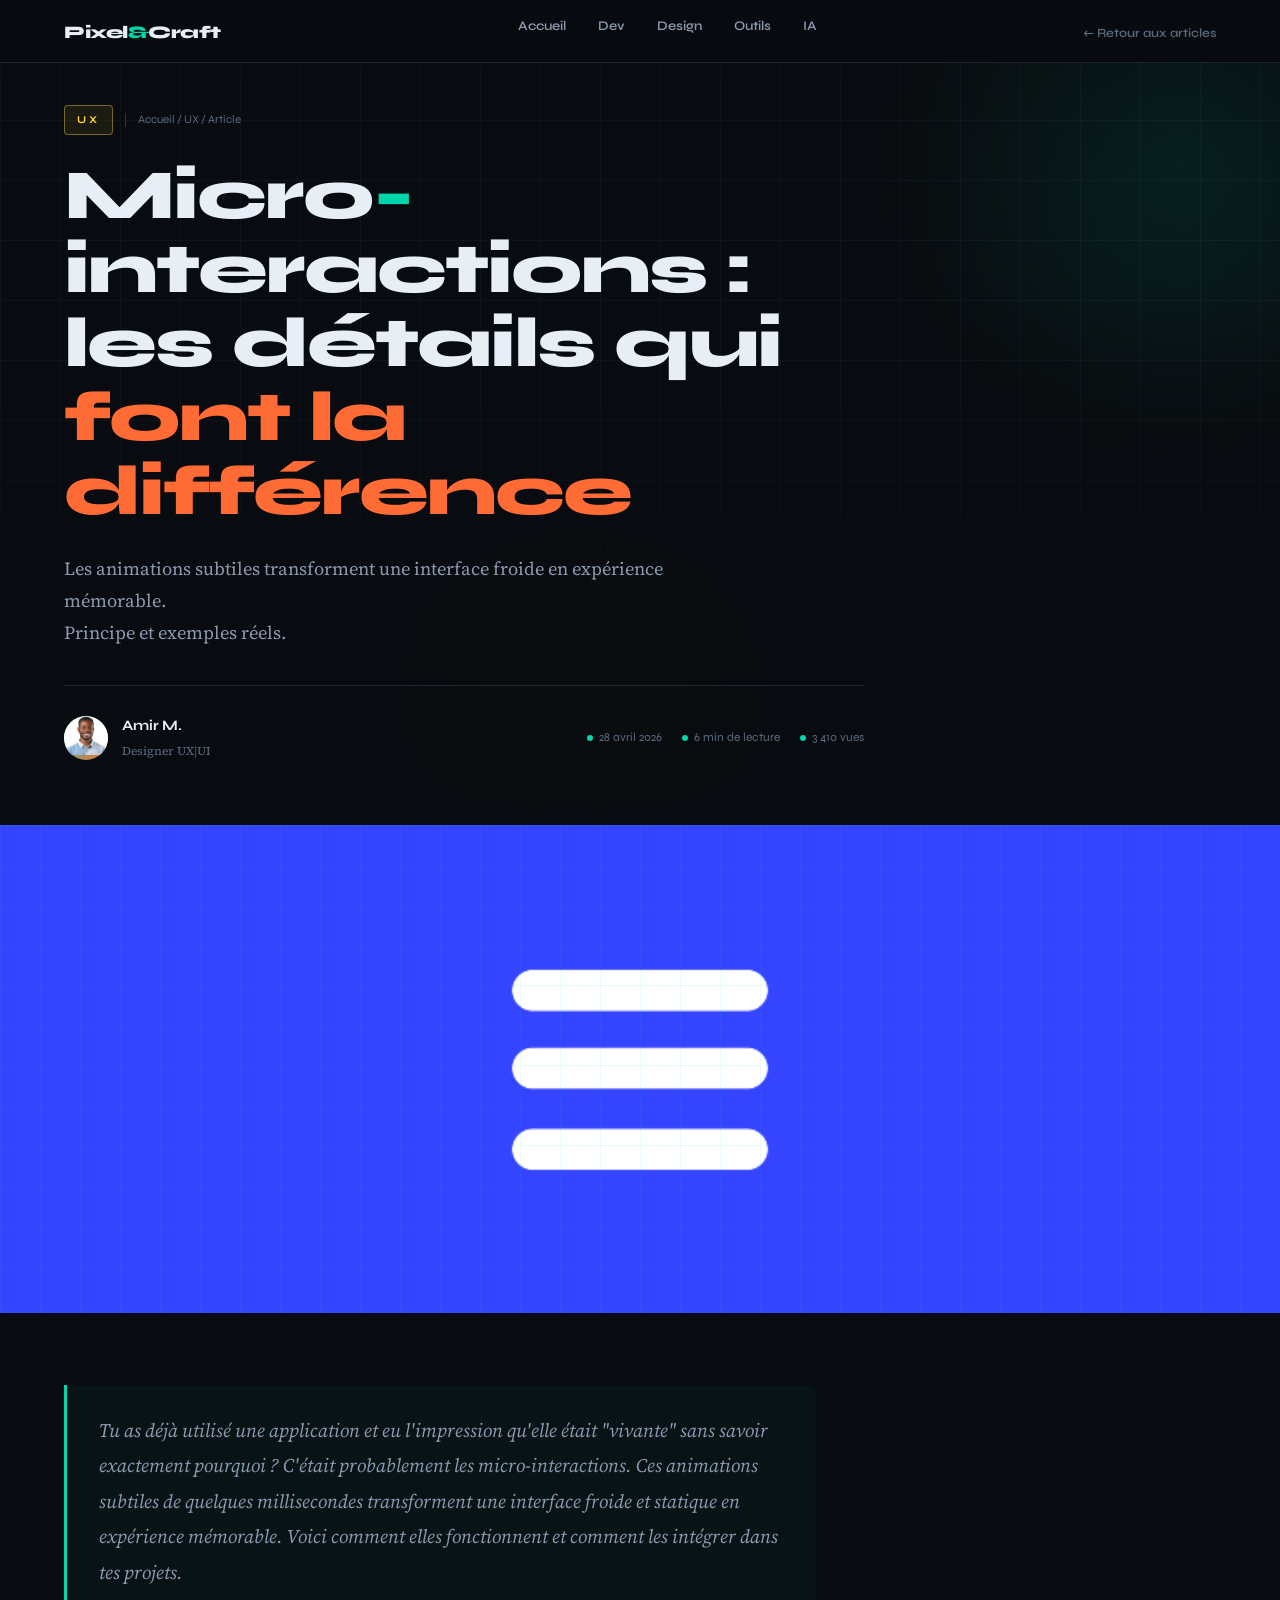
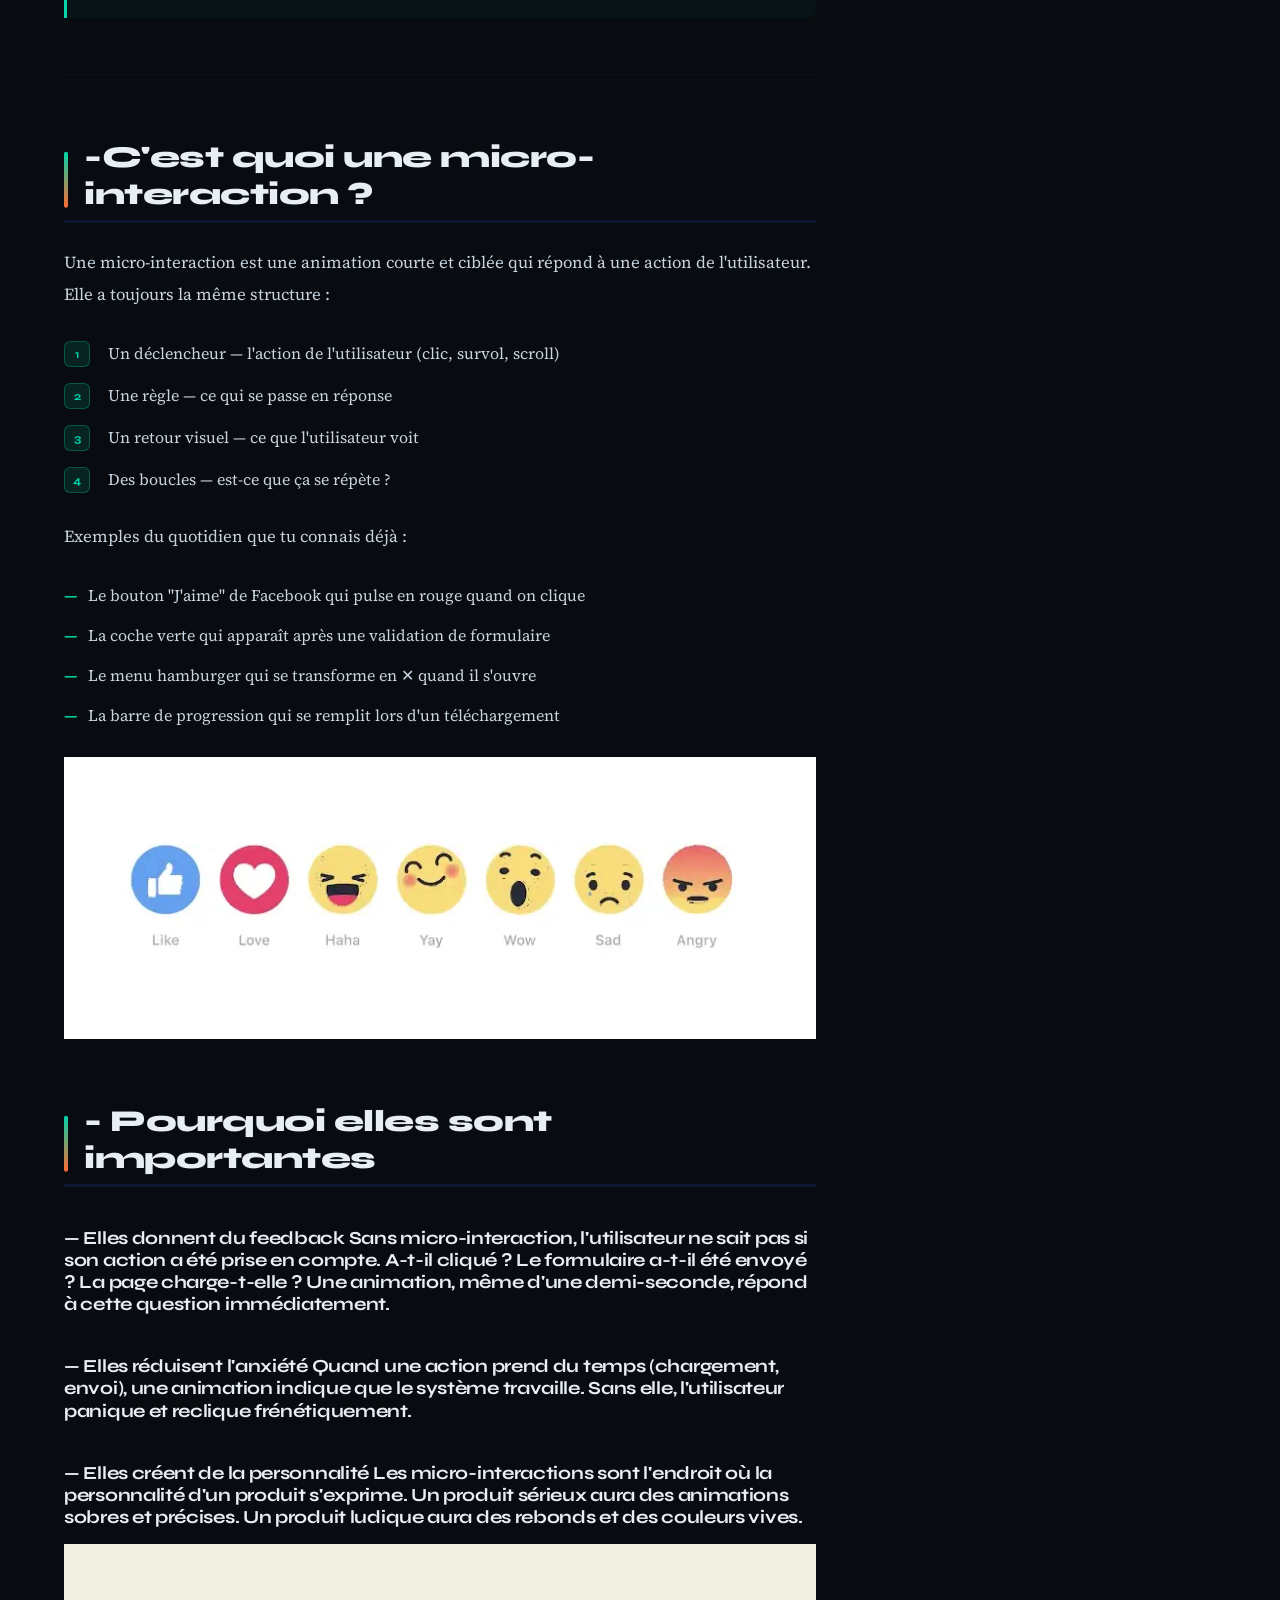
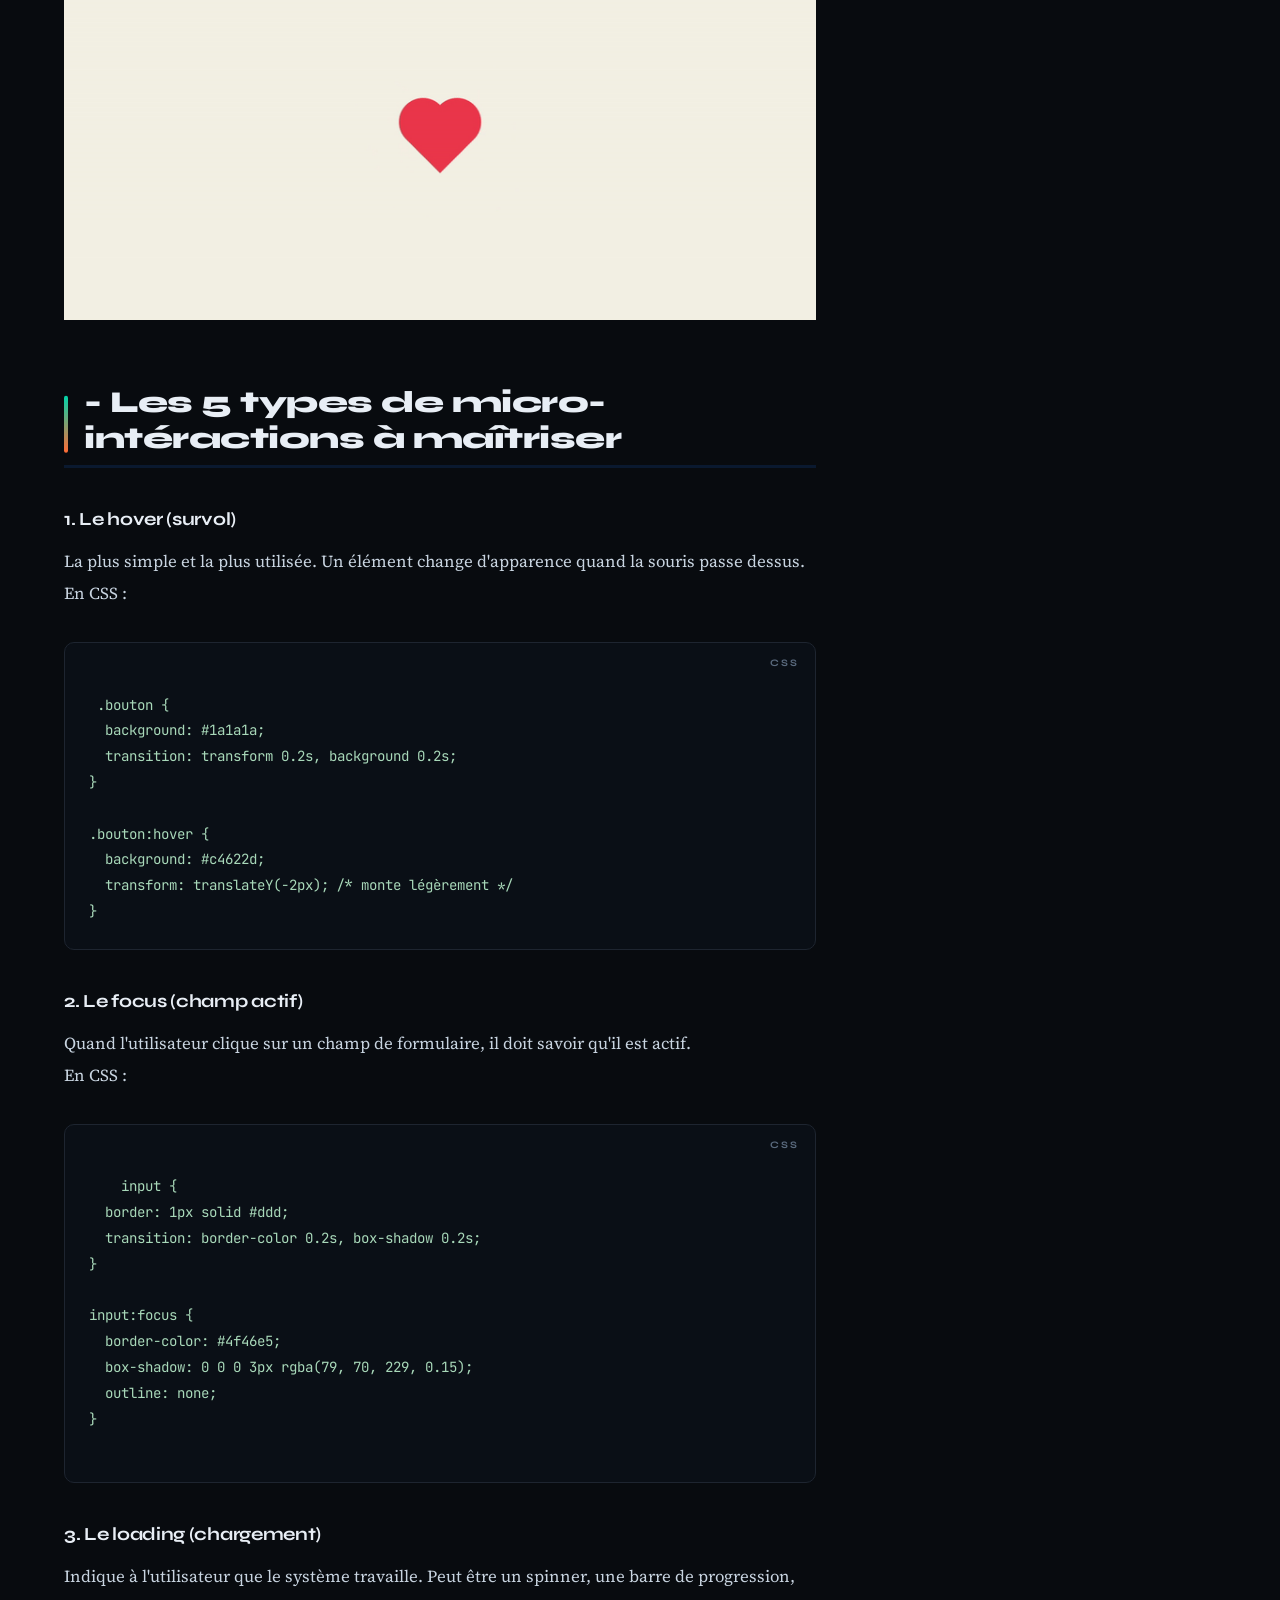
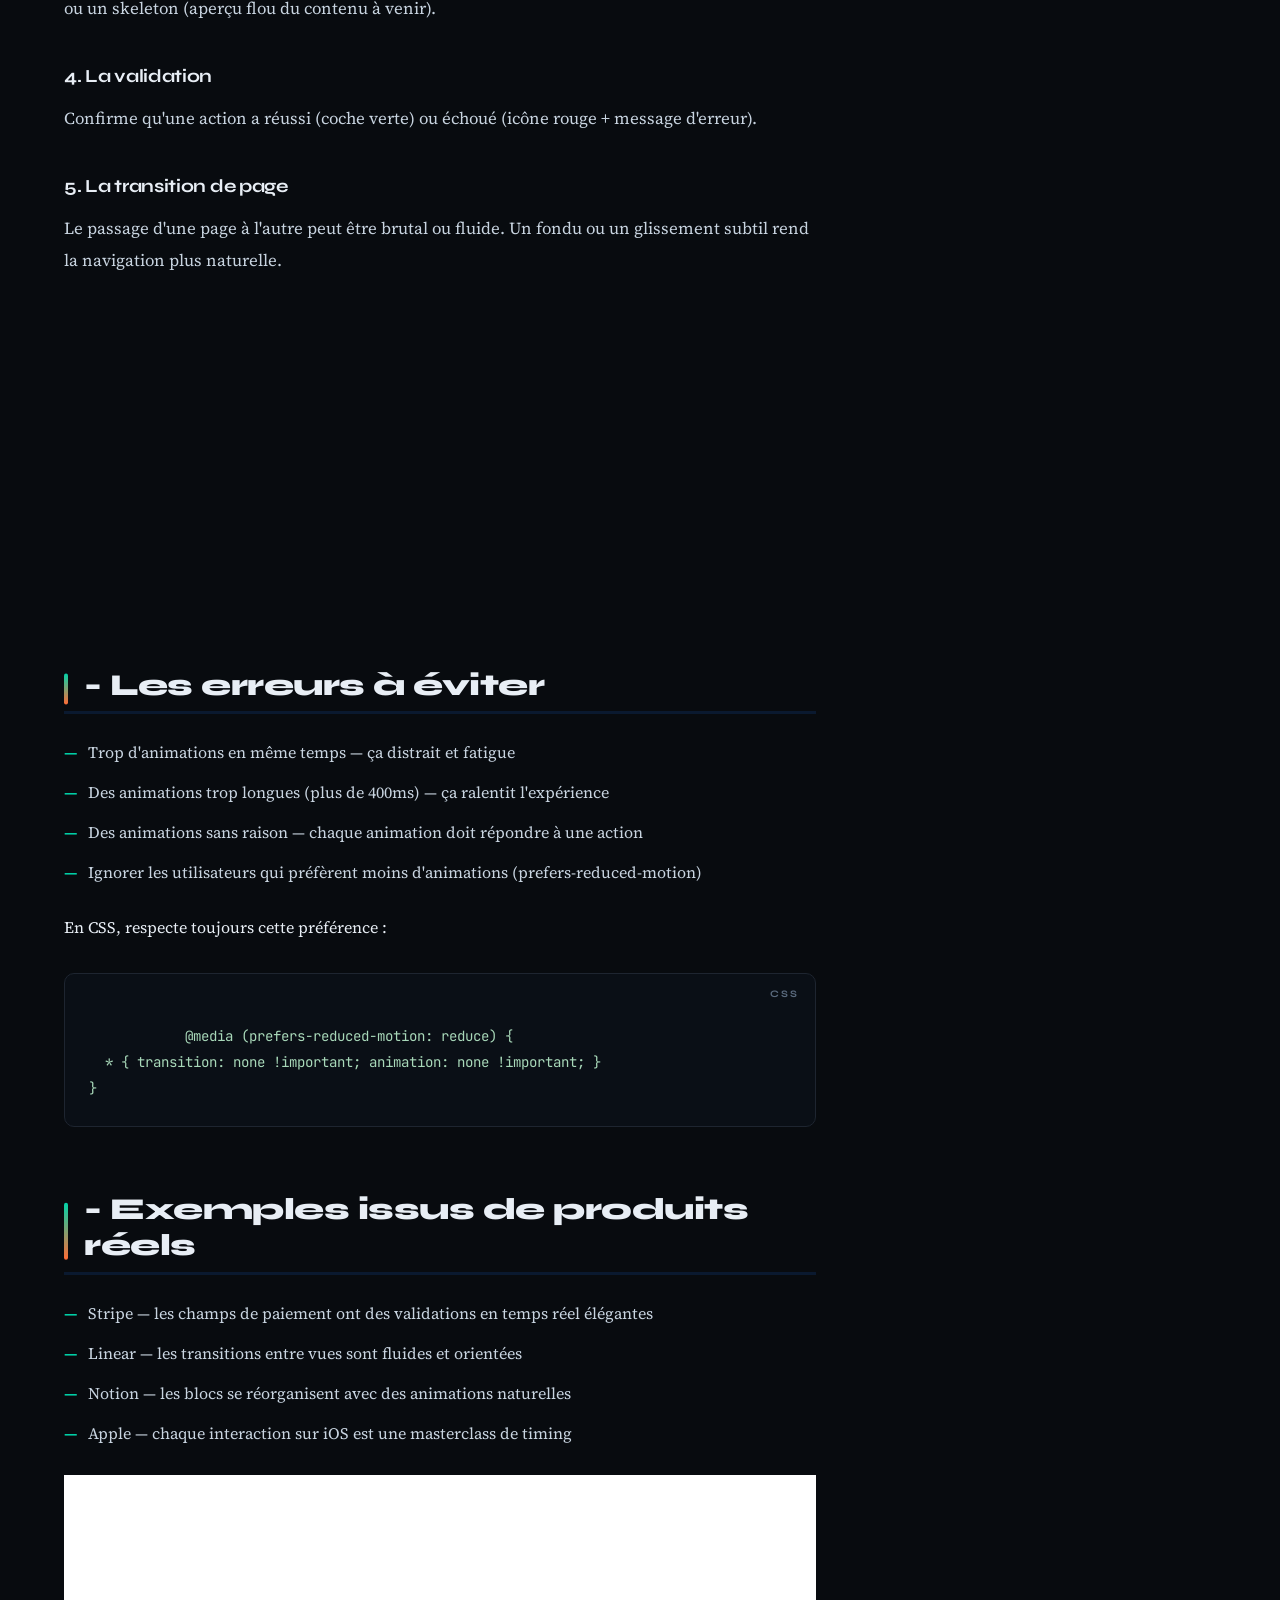
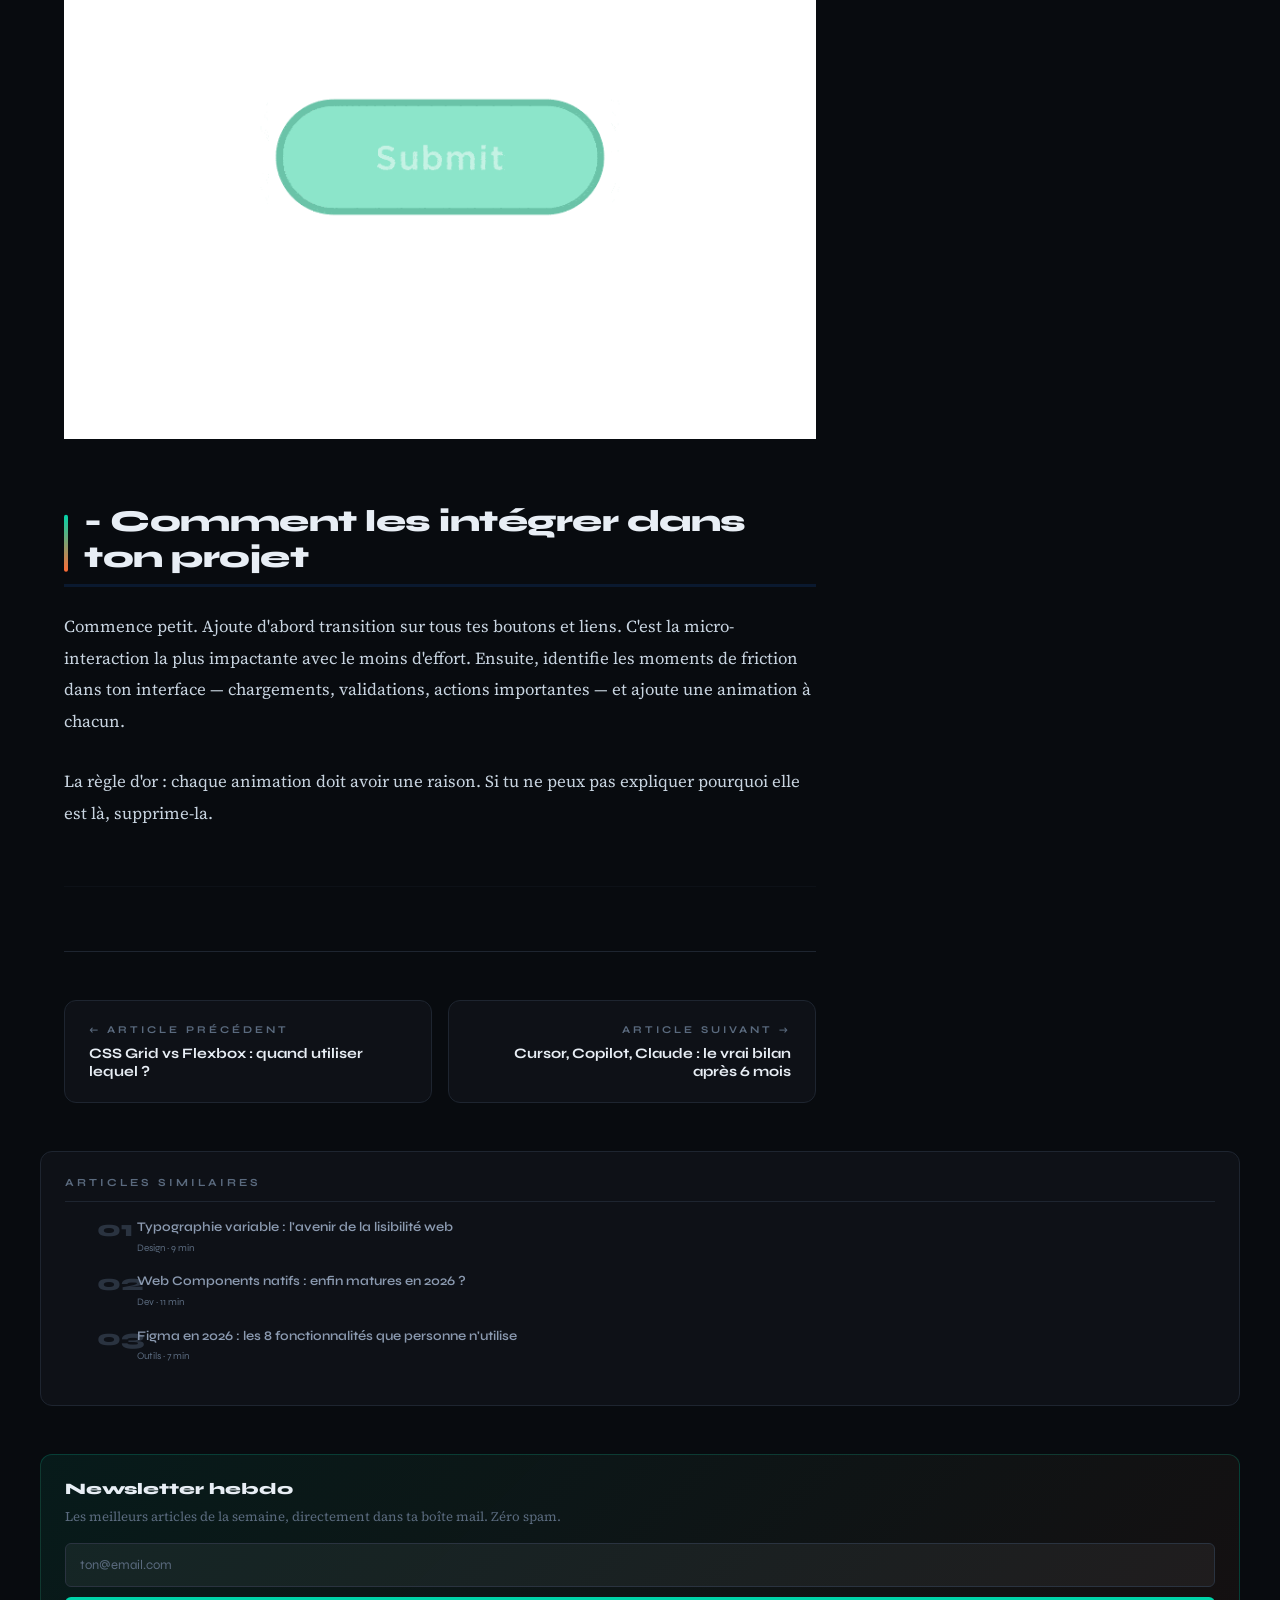
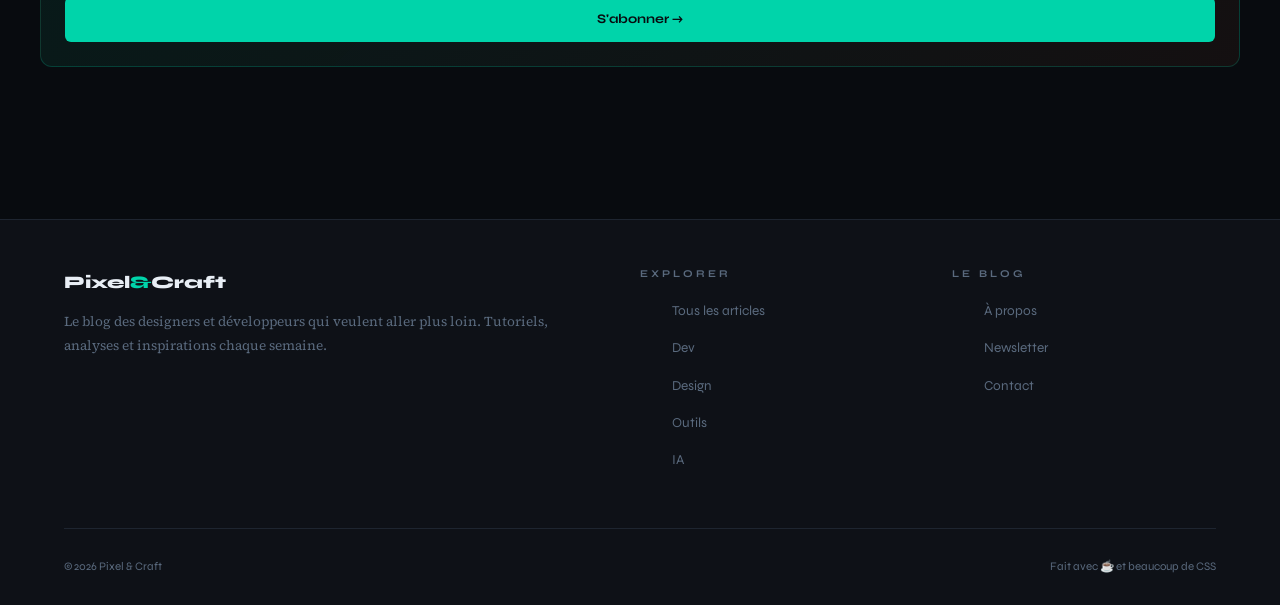
==== article1.html @ 384438cc "first commit" ====
<!DOCTYPE html>
<html lang="fr">
<head>
  <meta charset="UTF-8"/>
  <meta name="viewport" content="width=device-width, initial-scale=1.0"/>
  <title>Micro-interactions :
les détails qui font la différence</title>

  <!-- Bootstrap -->
  <link href="https://cdn.jsdelivr.net/npm/bootstrap@5.3.0/dist/css/bootstrap.min.css" rel="stylesheet"/>

  <!--
    POLICES — choix délibéré pour un blog tech/design
    - Syne : géométrique, moderne, tech — pour les titres
    - Source Serif 4 : lisible, élégant — pour le corps de texte long
  -->
  <link href="https://fonts.googleapis.com/css2?family=Syne:wght@400;600;700;800&family=Source+Serif+4:ital,opsz,wght@0,8..60,300;0,8..60,400;0,8..60,600;1,8..60,400;1,8..60,600&family=JetBrains+Mono:wght@400;500&display=swap" rel="stylesheet"/>
  <link rel="stylesheet" href="shared.css">

  <style>

    /* ═══════════════════════════════════════════
       VARIABLES — palette tech/design
       Fond sombre avec accents lumineux
    ═══════════════════════════════════════════ */
    :root {
      --noir:        #080b0f;
      --surface:     #0e1117;
      --surface-2:   #141820;
      --border:      #1e2530;
      --border-2:    #2a3340;
      --accent:      #00d4aa;    /* vert cyan — tech, moderne */
      --accent-2:    #ff6b35;    /* orange — chaleur, créativité */
      --texte:       #e8eef5;
      --texte-2:     #8b9ab0;    /* texte secondaire */
      --texte-3:     #5a6a7e;    /* texte discret */
      --code-bg:     #0a0f16;
      --jaune:       #ffd93d;
    }

    /* ═══════════════════════════════════════════
       BASE
    ═══════════════════════════════════════════ */
    *, *::before, *::after {
      box-sizing: border-box;
      margin: 0; padding: 0;
    }

    html { scroll-behavior: smooth; }

    body {
      font-family: 'Source Serif 4', Georgia, serif;
      background: var(--noir);
      color: var(--texte);
      line-height: 1.7;
      /* Barre de progression de lecture en haut */
      background-attachment: fixed;
    }

    /* Barre de progression de lecture */
    .reading-progress {
      position: fixed;
      top: 0; left: 0;
      height: 3px;
      background: linear-gradient(90deg, var(--accent), var(--accent-2));
      width: 0%;
      z-index: 9999;
      transition: width 0.1s;
    }

    /* ═══════════════════════════════════════════
       NAVBAR
    ═══════════════════════════════════════════ */
    nav {
      position: sticky;
      top: 3px; /* juste après la barre de progression */
      z-index: 100;
      background: rgba(8, 11, 15, 0.85);
      backdrop-filter: blur(16px);
      -webkit-backdrop-filter: blur(16px);
      border-bottom: 1px solid var(--border);
      padding: 0 5%;
      height: 60px;
      display: flex;
      align-items: center;
      justify-content: space-between;
      gap: 24px;
    }

    .nav-logo {
      font-family: 'Syne', sans-serif;
      font-size: 1.1rem;
      font-weight: 800;
      color: var(--texte);
      text-decoration: none;
      letter-spacing: -0.5px;
      white-space: nowrap;
    }

    .nav-logo span { color: var(--accent); }

    .nav-links {
      list-style: none;
      display: flex;
      align-items: center;
      gap: 4px;
    }

    .nav-links a {
      text-decoration: none;
      font-family: 'Syne', sans-serif;
      font-size: 0.82rem;
      font-weight: 600;
      color: var(--texte-2);
      padding: 6px 14px;
      border-radius: 6px;
      transition: color 0.2s, background 0.2s;
    }

    .nav-links a:hover { color: var(--accent); background: rgba(0,212,170,0.08); }

    .nav-back {
      font-family: 'Syne', sans-serif;
      font-size: 0.78rem;
      font-weight: 600;
      color: var(--texte-3);
      text-decoration: none;
      display: flex;
      align-items: center;
      gap: 6px;
      transition: color 0.2s;
      white-space: nowrap;
    }

    .nav-back:hover { color: var(--accent); }

    .hamburger {
      display: none;
      flex-direction: column;
      gap: 5px;
      background: none;
      border: none;
      cursor: pointer;
      padding: 4px;
    }

    .hamburger span {
      display: block;
      width: 20px; height: 2px;
      background: var(--texte);
      border-radius: 2px;
      transition: all 0.3s;
    }

    .hamburger.ouvert span:nth-child(1) { transform: translateY(7px) rotate(45deg); }
    .hamburger.ouvert span:nth-child(2) { opacity: 0; }
    .hamburger.ouvert span:nth-child(3) { transform: translateY(-7px) rotate(-45deg); }

    /* ═══════════════════════════════════════════
       HERO DE L'ARTICLE
       Grande zone d'en-tête immersive
    ═══════════════════════════════════════════ */
    .article-hero {
      position: relative;
      min-height: 85vh;
      display: flex;
      flex-direction: column;
      justify-content: flex-end;
      padding: 0 5% 64px;
      overflow: hidden;
    }

    /* Fond animé — grille tech CSS pur */
    .article-hero::before {
      content: '';
      position: absolute;
      inset: 0;
      background-image:
        linear-gradient(var(--border) 1px, transparent 1px),
        linear-gradient(90deg, var(--border) 1px, transparent 1px);
      background-size: 60px 60px;
      opacity: 0.4;
    }

    /* Dégradé par-dessus la grille */
    .article-hero::after {
      content: '';
      position: absolute;
      inset: 0;
      background: linear-gradient(
        to bottom,
        rgba(8,11,15,0.3) 0%,
        rgba(8,11,15,0.0) 30%,
        rgba(8,11,15,0.7) 70%,
        rgba(8,11,15,1) 100%
      );
    }

    /* Cercle décoratif lumineux */
    .hero-glow {
      position: absolute;
      top: -200px; right: -200px;
      width: 600px; height: 600px;
      border-radius: 50%;
      background: radial-gradient(circle, rgba(0,212,170,0.12) 0%, transparent 70%);
      pointer-events: none;
    }

    .hero-glow-2 {
      position: absolute;
      bottom: -100px; left: 30%;
      width: 400px; height: 400px;
      border-radius: 50%;
      background: radial-gradient(circle, rgba(255,107,53,0.08) 0%, transparent 70%);
      pointer-events: none;
    }

    .hero-content {
      position: relative;
      z-index: 2;
      max-width: 800px;
      /* Animation d'entrée */
      animation: fadeUp 0.8s ease both;
    }

    @keyframes fadeUp {
      from { opacity: 0; transform: translateY(30px); }
      to   { opacity: 1; transform: translateY(0); }
    }

    .hero-meta-top {
      display: flex;
      align-items: center;
      gap: 12px;
      margin-bottom: 24px;
      flex-wrap: wrap;
    }

    .hero-tag {
      font-family: 'Syne', sans-serif;
      font-size: 0.65rem;
      font-weight: 700;
      letter-spacing: 3px;
      text-transform: uppercase;
      padding: 5px 12px;
      border-radius: 4px;
      border: 1px solid;
    }

    .tag-dev      { color: var(--accent);   border-color: rgba(0,212,170,0.4);  background: rgba(0,212,170,0.08); }
    .tag-design   { color: var(--accent-2); border-color: rgba(255,107,53,0.4); background: rgba(255,107,53,0.08); }
    .tag-ux       { color: var(--jaune);    border-color: rgba(255,217,61,0.4); background: rgba(255,217,61,0.08); }
    .tag-ia       { color: #a78bfa;         border-color: rgba(167,139,250,0.4);background: rgba(167,139,250,0.08); }
    .tag-outils   { color: #38bdf8;         border-color: rgba(56,189,248,0.4); background: rgba(56,189,248,0.08); }

    .hero-divider {
      width: 1px; height: 14px;
      background: var(--border-2);
    }

    .hero-breadcrumb {
      font-family: 'Syne', sans-serif;
      font-size: 0.72rem;
      color: var(--texte-3);
    }

    .hero-breadcrumb a { color: var(--texte-3); text-decoration: none; transition: color 0.2s; }
    .hero-breadcrumb a:hover { color: var(--accent); }

    /* Titre principal — le plus grand élément de la page */
    .article-hero h1 {
      font-family: 'Syne', sans-serif;
      font-size: clamp(2.4rem, 5.5vw, 4.8rem);
      font-weight: 800;
      line-height: 1.05;
      letter-spacing: -2px;
      color: var(--texte);
      margin-bottom: 24px;
    }

    /* Mot accent dans le titre */
    .article-hero h1 .accent { color: var(--accent); }
    .article-hero h1 .accent-2 { color: var(--accent-2); }

    .hero-intro {
      font-size: 1.15rem;
      color: var(--texte-2);
      line-height: 1.75;
      max-width: 620px;
      margin-bottom: 36px;
    }

    /* Infos auteur + meta */
    .hero-author-row {
      display: flex;
      align-items: center;
      justify-content: space-between;
      flex-wrap: wrap;
      gap: 20px;
      padding-top: 28px;
      border-top: 1px solid var(--border);
    }

    .author-info {
      display: flex;
      align-items: center;
      gap: 14px;
    }

    .author-avatar {
      width: 44px; height: 44px;
      border-radius: 50%;
      background: linear-gradient(135deg, var(--accent), var(--accent-2));
      object-fit: cover;
      overflow: hidden;
      display: block;
      align-items: center;
      justify-content: center;
      font-family: 'Syne', sans-serif;
      font-size: 0.78rem;
      font-weight: 800;
      color: var(--noir);
      flex-shrink: 0;
    }

    .author-name {
      font-family: 'Syne', sans-serif;
      font-size: 0.9rem;
      font-weight: 700;
      color: var(--texte);
    }

    .author-role {
      font-size: 0.75rem;
      color: var(--texte-3);
      margin-top: 2px;
    }

    .article-stats {
      display: flex;
      gap: 20px;
      flex-wrap: wrap;
    }

    .stat {
      font-family: 'Syne', sans-serif;
      font-size: 0.75rem;
      color: var(--texte-3);
      display: flex;
      align-items: center;
      gap: 6px;
    }

    .stat-dot {
      width: 6px; height: 6px;
      border-radius: 50%;
      background: var(--accent);
      flex-shrink: 0;
    }

    /* ═══════════════════════════════════════════
       IMAGE PRINCIPALE
    ═══════════════════════════════════════════ */
    .article-cover {
      width: 100%;
      aspect-ratio: 21/8;
      overflow: hidden;
      position: relative;
    }

    .article-cover img {
      width: 100%;
      height: 100%;
      object-fit: cover;
    }

    /* Placeholder quand pas d'image */
    .cover-placeholder {
      width: 100%;
      height: 100%;
      display: flex;
      align-items: center;
      justify-content: center;
      font-size: 6rem;
      position: relative;
      overflow: hidden;
    }

    .cover-placeholder::before {
      content: '';
      position: absolute;
      inset: 0;
      background-image:
        linear-gradient(rgba(0,212,170,0.08) 1px, transparent 1px),
        linear-gradient(90deg, rgba(0,212,170,0.08) 1px, transparent 1px);
      background-size: 40px 40px;
    }

    .cover-placeholder.c1 { background: linear-gradient(135deg, #0a192f, #112240, #1d3557); }
    .cover-placeholder.c2 { background: linear-gradient(135deg, #1a0a2e, #2d1b69, #553c9a); }
    .cover-placeholder.c3 { background: linear-gradient(135deg, #0f2027, #203a43, #2c5364); }

    /* ═══════════════════════════════════════════
       LAYOUT ARTICLE + SIDEBAR
    ═══════════════════════════════════════════ */
    .article-layout {
      padding: 72px 5%;
    }

    /* ═══════════════════════════════════════════
       CORPS DE L'ARTICLE
       Typographie optimisée pour la lecture longue
    ═══════════════════════════════════════════ */
    .article-body {
      animation: fadeUp 0.6s 0.2s ease both;
    }

    /* Chapeau — intro mise en valeur */
    .article-body .chapeau {
      font-size: 1.2rem;
      line-height: 1.85;
      color: var(--texte-2);
      padding: 28px 32px;
      border-left: 3px solid var(--accent);
      background: rgba(0,212,170,0.04);
      border-radius: 0 8px 8px 0;
      margin-bottom: 40px;
      font-style: italic;
    }

    /* Paragraphes */
    .article-body p {
      font-size: 1.05rem;
      line-height: 1.9;
      color: #c8d4e0;
      margin-bottom: 28px;
    }

    /* Titres h2 */
    .article-body h2 {
      font-family: 'Syne', sans-serif;
      font-size: clamp(1.4rem, 2.5vw, 1.9rem);
      font-weight: 800;
      color: var(--texte);
      margin-top: 64px;
      margin-bottom: 24px;
      letter-spacing: -0.5px;
      position: relative;
      padding-left: 20px;
    }

    /* Trait coloré devant les h2 */
    .article-body h2::before {
      content: '';
      position: absolute;
      left: 0; top: 50%;
      transform: translateY(-50%);
      width: 4px;
      height: 70%;
      background: linear-gradient(to bottom, var(--accent), var(--accent-2));
      border-radius: 2px;
    }

    /* Titres h3 */
    .article-body h3 {
      font-family: 'Syne', sans-serif;
      font-size: 1.15rem;
      font-weight: 700;
      color: var(--texte);
      margin-top: 40px;
      margin-bottom: 16px;
      letter-spacing: -0.3px;
    }

    /* Listes non ordonnées — ul */
    .article-body ul {
      list-style: none;
      padding: 0;
      margin-bottom: 28px;
      display: flex;
      flex-direction: column;
      gap: 12px;
    }

    .article-body ul li {
      font-size: 1rem;
      line-height: 1.75;
      color: #c8d4e0;
      padding-left: 24px;
      position: relative;
    }

    /* Puce custom — tiret coloré */
    .article-body ul li::before {
      content: '—';
      position: absolute;
      left: 0;
      color: var(--accent);
      font-weight: 700;
    }

    /* Listes ordonnées — ol */
    .article-body ol {
      list-style: none;
      counter-reset: ol-counter;
      padding: 0;
      margin-bottom: 28px;
      display: flex;
      flex-direction: column;
      gap: 14px;
    }

    .article-body ol li {
      counter-increment: ol-counter;
      font-size: 1rem;
      line-height: 1.75;
      color: #c8d4e0;
      padding-left: 44px;
      position: relative;
    }

    /* Numéro custom */
    .article-body ol li::before {
      content: counter(ol-counter);
      position: absolute;
      left: 0;
      top: 2px;
      width: 26px; height: 26px;
      background: rgba(0,212,170,0.12);
      border: 1px solid rgba(0,212,170,0.3);
      border-radius: 6px;
      display: flex;
      align-items: center;
      justify-content: center;
      font-family: 'Syne', sans-serif;
      font-size: 0.72rem;
      font-weight: 700;
      color: var(--accent);
    }

    /* Citation — blockquote */
    .article-body blockquote {
      margin: 40px 0;
      padding: 32px 36px;
      background: var(--surface-2);
      border: 1px solid var(--border);
      border-radius: 12px;
      position: relative;
      overflow: hidden;
    }

    .article-body blockquote::before {
      content: '"';
      position: absolute;
      top: -20px; left: 20px;
      font-family: 'Syne', sans-serif;
      font-size: 8rem;
      font-weight: 800;
      color: var(--border-2);
      line-height: 1;
      pointer-events: none;
    }

    .article-body blockquote p {
      font-family: 'Syne', sans-serif;
      font-size: 1.2rem;
      font-style: normal;
      font-weight: 600;
      color: var(--texte);
      line-height: 1.6;
      margin-bottom: 12px;
      position: relative;
      z-index: 1;
    }

    .article-body blockquote footer {
      font-size: 0.8rem;
      color: var(--texte-3);
      font-family: 'Syne', sans-serif;
      background: none;
      padding: 0;
      position: relative;
      z-index: 1;
    }

    /* Code inline */
    .article-body code {
      font-family: 'JetBrains Mono', monospace;
      font-size: 0.85em;
      background: rgba(0,212,170,0.1);
      color: var(--accent);
      padding: 2px 7px;
      border-radius: 4px;
      border: 1px solid rgba(0,212,170,0.2);
    }

    /* Bloc de code */
    .article-body pre {
      background: var(--code-bg);
      border: 1px solid var(--border);
      border-radius: 10px;
      padding: 24px;
      overflow-x: auto;
      margin: 32px 0;
      position: relative;
    }

    .article-body pre code {
      font-family: 'JetBrains Mono', monospace;
      font-size: 0.88rem;
      background: none;
      color: #a8d8b9;
      border: none;
      padding: 0;
      line-height: 1.8;
    }

    /* Label du langage sur le bloc de code */
    .code-label {
      position: absolute;
      top: 12px; right: 16px;
      font-family: 'Syne', sans-serif;
      font-size: 0.62rem;
      font-weight: 700;
      letter-spacing: 2px;
      text-transform: uppercase;
      color: var(--texte-3);
    }

    /* Encadré info */
    .info-box {
      background: var(--surface-2);
      border: 1px solid var(--border);
      border-top: 3px solid var(--accent);
      border-radius: 0 0 10px 10px;
      padding: 24px 28px;
      margin: 36px 0;
    }

    .info-box-title {
      font-family: 'Syne', sans-serif;
      font-size: 0.72rem;
      font-weight: 700;
      letter-spacing: 3px;
      text-transform: uppercase;
      color: var(--accent);
      margin-bottom: 12px;
    }

    .info-box p {
      font-size: 0.92rem !important;
      color: var(--texte-2) !important;
      margin-bottom: 0 !important;
    }

    /* Images dans l'article */
    .article-body figure {
      margin: 40px 0;
    }

    .article-body figure img {
      width: 100%;
      border-radius: 10px;
      border: 1px solid var(--border);
    }

    /* Placeholder d'image dans l'article */
    .article-img-placeholder {
      width: 100%;
      border-radius: 10px;
      border: 1px solid var(--border);
      display: flex;
      align-items: center;
      justify-content: center;
      font-size: 3rem;
      position: relative;
      overflow: hidden;
    }

    .article-img-placeholder::before {
      content: '';
      position: absolute;
      inset: 0;
      background-image:
        linear-gradient(var(--border) 1px, transparent 1px),
        linear-gradient(90deg, var(--border) 1px, transparent 1px);
      background-size: 30px 30px;
      opacity: 0.5;
    }

    .img-p1 { height: 300px; background: linear-gradient(135deg, #0a192f 0%, #172a45 100%); }
    .img-p2 { height: 280px; background: linear-gradient(135deg, #1a0a2e 0%, #2d1b69 100%); }
    .img-p3 { height: 260px; background: linear-gradient(135deg, #0f2027 0%, #203a43 100%); }

    .article-body figcaption {
      text-align: center;
      font-size: 0.78rem;
      color: var(--texte-3);
      font-style: italic;
      margin-top: 12px;
      font-family: 'Syne', sans-serif;
    }

    /* Tableau comparatif */
    .article-table {
      width: 100%;
      border-collapse: collapse;
      margin: 36px 0;
      font-size: 0.9rem;
      overflow: hidden;
      border-radius: 10px;
      border: 1px solid var(--border);
    }

    .article-table thead tr {
      background: var(--surface-2);
    }

    .article-table th {
      font-family: 'Syne', sans-serif;
      font-size: 0.72rem;
      font-weight: 700;
      letter-spacing: 2px;
      text-transform: uppercase;
      color: var(--accent);
      padding: 16px 20px;
      text-align: left;
      border-bottom: 1px solid var(--border);
    }

    .article-table td {
      padding: 14px 20px;
      color: var(--texte-2);
      border-bottom: 1px solid var(--border);
      vertical-align: top;
    }

    .article-table tr:last-child td { border-bottom: none; }

    .article-table tbody tr:hover { background: rgba(255,255,255,0.02); }

    .td-win {
      color: var(--accent);
      font-weight: 600;
    }

    /* Vidéo */
    .video-container {
      margin: 40px 0;
    }

    .video-label {
      font-family: 'Syne', sans-serif;
      font-size: 0.72rem;
      color: var(--texte-3);
      text-align: center;
      margin-top: 12px;
      letter-spacing: 1px;
    }

    /* Séparateur */
    .article-body hr {
      border: none;
      border-top: 1px solid var(--border);
      margin: 56px 0;
    }

    /* ═══════════════════════════════════════════
       SIDEBAR
    ═══════════════════════════════════════════ */
    .sidebar {
      position: sticky;
      top: 80px;
      display: flex;
      flex-direction: column;
      gap: 24px;
    }

    .sidebar-block {
      background: var(--surface);
      border: 1px solid var(--border);
      border-radius: 12px;
      padding: 24px;
    }

    .sidebar-block h5 {
      font-family: 'Syne', sans-serif;
      font-size: 0.68rem;
      font-weight: 700;
      letter-spacing: 3px;
      text-transform: uppercase;
      color: var(--texte-3);
      margin-bottom: 16px;
      padding-bottom: 12px;
      border-bottom: 1px solid var(--border);
    }

    /* Table des matières */
    .toc-list {
      list-style: none;
      display: flex;
      flex-direction: column;
      gap: 4px;
    }

    .toc-list a {
      display: block;
      text-decoration: none;
      font-family: 'Syne', sans-serif;
      font-size: 0.82rem;
      color: var(--texte-3);
      padding: 7px 10px;
      border-radius: 6px;
      transition: all 0.15s;
      border-left: 2px solid transparent;
    }

    .toc-list a:hover,
    .toc-list a.active {
      color: var(--accent);
      background: rgba(0,212,170,0.06);
      border-left-color: var(--accent);
    }

    /* Articles similaires */
    .related-list {
      list-style: none;
      display: flex;
      flex-direction: column;
      gap: 16px;
    }

    .related-item {
      display: flex;
      gap: 12px;
      align-items: flex-start;
      cursor: pointer;
    }

    .related-num {
      font-family: 'Syne', sans-serif;
      font-size: 1.4rem;
      font-weight: 800;
      color: var(--border-2);
      line-height: 1;
      flex-shrink: 0;
      width: 28px;
    }

    .related-title {
      font-family: 'Syne', sans-serif;
      font-size: 0.82rem;
      font-weight: 600;
      color: var(--texte-2);
      line-height: 1.4;
      transition: color 0.2s;
    }

    .related-item:hover .related-title { color: var(--accent); }

    .related-tag {
      font-size: 0.62rem;
      color: var(--texte-3);
      margin-top: 3px;
      font-family: 'Syne', sans-serif;
    }

    /* Newsletter sidebar */
    .newsletter-sidebar {
      background: linear-gradient(135deg, rgba(0,212,170,0.08), rgba(255,107,53,0.05));
      border: 1px solid rgba(0,212,170,0.2);
      border-radius: 12px;
      padding: 24px;
    }

    .newsletter-sidebar h5 {
      font-family: 'Syne', sans-serif;
      font-size: 1rem;
      font-weight: 800;
      color: var(--texte);
      margin-bottom: 8px;
      border: none;
      padding: 0;
      letter-spacing: 0;
      text-transform: none;
    }

    .newsletter-sidebar p {
      font-size: 0.82rem;
      color: var(--texte-3);
      line-height: 1.6;
      margin-bottom: 16px;
    }

    .newsletter-sidebar input {
      width: 100%;
      background: rgba(255,255,255,0.05);
      border: 1px solid var(--border-2);
      border-radius: 6px;
      padding: 10px 14px;
      color: var(--texte);
      font-family: 'Syne', sans-serif;
      font-size: 0.82rem;
      outline: none;
      margin-bottom: 10px;
      transition: border-color 0.2s;
    }

    .newsletter-sidebar input:focus { border-color: var(--accent); }
    .newsletter-sidebar input::placeholder { color: var(--texte-3); }

    .newsletter-sidebar button {
      width: 100%;
      background: var(--accent);
      color: var(--noir);
      border: none;
      border-radius: 6px;
      padding: 11px;
      font-family: 'Syne', sans-serif;
      font-size: 0.82rem;
      font-weight: 700;
      cursor: pointer;
      transition: opacity 0.2s, transform 0.2s;
    }

    .newsletter-sidebar button:hover { opacity: 0.88; transform: translateY(-1px); }

    /* ═══════════════════════════════════════════
       NAVIGATION ENTRE ARTICLES
    ═══════════════════════════════════════════ */
    .article-navigation {
      display: grid;
      grid-template-columns: 1fr 1fr;
      gap: 16px;
      margin-top: 64px;
      padding-top: 48px;
      border-top: 1px solid var(--border);
    }

    .nav-article {
      background: var(--surface);
      border: 1px solid var(--border);
      border-radius: 12px;
      padding: 20px 24px;
      text-decoration: none;
      transition: border-color 0.2s, transform 0.2s;
      display: flex;
      flex-direction: column;
      gap: 6px;
    }

    .nav-article:hover {
      border-color: var(--accent);
      transform: translateY(-2px);
    }

    .nav-article-dir {
      font-family: 'Syne', sans-serif;
      font-size: 0.65rem;
      font-weight: 700;
      letter-spacing: 3px;
      text-transform: uppercase;
      color: var(--texte-3);
    }

    .nav-article-title {
      font-family: 'Syne', sans-serif;
      font-size: 0.9rem;
      font-weight: 700;
      color: var(--texte);
      line-height: 1.3;
    }

    .nav-article.next { text-align: right; }

    /* ═══════════════════════════════════════════
       FOOTER
    ═══════════════════════════════════════════ */
    footer {
      background: var(--surface);
      border-top: 1px solid var(--border);
      padding: 48px 5% 28px;
      margin-top: 80px;
    }

    .footer-grid {
      display: grid;
      grid-template-columns: 2fr 1fr 1fr;
      gap: 48px;
      padding-bottom: 40px;
      border-bottom: 1px solid var(--border);
      margin-bottom: 28px;
    }

    .footer-brand {
      font-family: 'Syne', sans-serif;
      font-size: 1.1rem;
      font-weight: 800;
      color: var(--texte);
      margin-bottom: 12px;
    }

    .footer-brand span { color: var(--accent); }

    footer p {
      font-size: 0.85rem;
      line-height: 1.8;
      color: var(--texte-3);
    }

    footer h6 {
      font-family: 'Syne', sans-serif;
      font-size: 0.65rem;
      font-weight: 700;
      letter-spacing: 3px;
      text-transform: uppercase;
      color: var(--texte-3);
      margin-bottom: 16px;
    }

    .footer-links {
      list-style: none;
      display: flex;
      flex-direction: column;
      gap: 10px;
    }

    .footer-links a {
      text-decoration: none;
      font-family: 'Syne', sans-serif;
      font-size: 0.85rem;
      color: var(--texte-3);
      transition: color 0.2s;
    }

    .footer-links a:hover { color: var(--accent); }

    .footer-bottom {
      display: flex;
      justify-content: space-between;
      font-family: 'Syne', sans-serif;
      font-size: 0.72rem;
      color: var(--texte-3);
      flex-wrap: wrap;
      gap: 8px;
    }

    /* ═══════════════════════════════════════════
       RESPONSIVE
    ═══════════════════════════════════════════ */
    @media (max-width: 992px) {
      .nav-links { display: none; }
      .hamburger { display: flex; }

      .nav-links.ouvert {
        display: flex;
        flex-direction: column;
        position: fixed;
        top: 63px; left: 0; right: 0;
        background: var(--surface);
        border-bottom: 1px solid var(--border);
        padding: 16px 5%;
        gap: 4px;
        z-index: 99;
      }

      .article-hero { min-height: 70vh; padding-bottom: 48px; }
      .article-hero h1 { letter-spacing: -1px; }

      .sidebar { position: static; }

      .article-navigation { grid-template-columns: 1fr; }

      .footer-grid { grid-template-columns: 1fr; gap: 28px; }
    }

    @media (max-width: 576px) {
      .article-hero h1 { font-size: 2.2rem; }
      .hero-author-row { flex-direction: column; align-items: flex-start; }
    }
    .barre{
        border-bottom: 3.5px solid #0a192f;
        margin-bottom: 20px;
        padding-bottom: 8px;


    }

  </style>
  
</head>
<body>

  <!-- Barre de progression de lecture -->
  <div class="reading-progress" id="readingProgress"></div>

  <!-- ═══════════════════════════════════════════
       NAVBAR
  ═══════════════════════════════════════════ -->
  <nav>
    <a href="index-v2.html" class="nav-logo">Pixel<span>&</span>Craft</a>

    <ul class="nav-links" id="navMenu">
      <li><a href="index-v2.html">Accueil</a></li>
      <li><a href="#">Dev</a></li>
      <li><a href="#">Design</a></li>
      <li><a href="#">Outils</a></li>
      <li><a href="#">IA</a></li>
    </ul>

    <a href="index-v2.html" class="nav-back d-none d-lg-flex">← Retour aux articles</a>

    <button class="hamburger" id="hamburger" onclick="toggleMenu()">
      <span></span><span></span><span></span>
    </button>
  </nav>

  <!-- ═══════════════════════════════════════════
       HERO DE L'ARTICLE
       ↓ MODIFIE ICI pour chaque article
  ═══════════════════════════════════════════ -->
  <header class="article-hero">
    <div class="hero-glow"></div>
    <div class="hero-glow-2"></div>

    <div class="hero-content">

      <!-- Fil d'ariane + tag catégorie -->
      <div class="hero-meta-top">
        <!--
          MODIFIE : change la classe et le texte du tag
          selon la catégorie de l'article
          Classes disponibles : tag-dev, tag-design, tag-ux, tag-ia, tag-outils
        -->
        <span class="hero-tag tag-ux">UX</span>
        <div class="hero-divider"></div>
        <span class="hero-breadcrumb">
          <a href="index-v2.html">Accueil</a> / <a href="#">UX</a> / Article
        </span>
      </div>

      <!--
        MODIFIE : le titre de l'article
        Tu peux mettre des mots en .accent (vert) ou .accent-2 (orange)
      -->
      <h1>Micro<span class="accent">-</span>interactions :<br/> les détails qui <span class="accent-2">font la différence</span></h1>

      <!--
        MODIFIE : la phrase d'accroche
      -->
      <p class="hero-intro">
        Les animations subtiles transforment une interface froide en expérience mémorable. <br> Principe et exemples réels.
      </p>

      <!-- Auteur + méta -->
      <div class="hero-author-row">
        <div class="author-info">
          <!--
            MODIFIE : initiales, nom, rôle de l'auteur
          -->
          <div class="author-avatar"><img src="images/amir.avif" alt=""></div>
          <div>
            <div class="author-name">Amir M.</div>
            <div class="author-role">Designer UX|UI</div>
          </div>
        </div>
        <div class="article-stats">
          <!--
            MODIFIE : date et durée de lecture
          -->
          <div class="stat"><div class="stat-dot"></div> 28 avril 2026</div>
          <div class="stat"><div class="stat-dot"></div> 6 min de lecture</div>
          <div class="stat"><div class="stat-dot"></div> 3 410 vues</div>
        </div>
      </div>

    </div>
  </header>

  <!-- ═══════════════════════════════════════════
       IMAGE PRINCIPALE
       MODIFIE : remplace .c1 par .c2 ou .c3 pour changer la couleur
       Ou remplace le placeholder par une vraie <img>
  ═══════════════════════════════════════════ -->
  <div class="article-cover">
    <div class="cover-placeholder c1"> <img src="images/intera.gif" alt="CSS Grid vs Flexbox"></div>
    <!--
      Avec une vraie image :
      <img src="images/grid-vs-flexbox.jpg" alt="CSS Grid vs Flexbox"/>
    -->
  </div>

  <!-- ═══════════════════════════════════════════
       LAYOUT PRINCIPAL — article + sidebar
       Bootstrap : container, row, col-lg-8, col-lg-4
  ═══════════════════════════════════════════ -->
  <div class="article-layout">
    <div class="container-fluid px-0">
      <div class="row g-5">

        <!-- CORPS DE L'ARTICLE — 8 colonnes -->
        <div class="col-lg-8">
          <article class="article-body" id="articleBody">

            <!--
              ═══════════════════════════════════
              ↓↓↓ MODIFIE LE CONTENU ICI ↓↓↓
              Remplace tout ce qui est entre ces
              commentaires pour chaque article.
              ═══════════════════════════════════
            -->

            <!-- Chapeau — intro mise en valeur -->
            <p class="chapeau">
             Tu as déjà utilisé une application et eu l'impression qu'elle était "vivante" sans savoir exactement pourquoi ? C'était probablement les micro-interactions. Ces animations subtiles de quelques millisecondes transforment une interface froide et statique en expérience mémorable. Voici comment elles fonctionnent et comment les intégrer dans tes projets.
            </p> <hr/>

            <h2 class="barre"> -C'est quoi une micro-interaction ?</h2>
            <p> Une micro-interaction est une animation courte et ciblée qui répond à une action de l'utilisateur. Elle a toujours la même structure :
            </p>
            <ol>
                <li>Un déclencheur — l'action de l'utilisateur (clic, survol, scroll) </li>
                <li>Une règle — ce qui se passe en réponse</li>
                <li>Un retour visuel — ce que l'utilisateur voit</li>
                <li>Des boucles — est-ce que ça se répète ?</li>
            </ol>
            <p> Exemples du quotidien que tu connais déjà :</p>
            <ul> 
                <li>Le bouton "J'aime" de Facebook qui pulse en rouge quand on clique</li>
                <li>La coche verte qui apparaît après une validation de formulaire</li>
                <li>Le menu hamburger qui se transforme en ✕ quand il s'ouvre</li>
                <li>La barre de progression qui se remplit lors d'un téléchargement</li>
            </ul>
            <img src="images/Microinteractions-Facebook-emoticons.webp" alt="">

            <h2 class="barre"> - Pourquoi elles sont importantes</h2>
            <h3>— Elles donnent du feedback
              Sans micro-interaction, l'utilisateur ne sait pas si son action a été prise en compte. A-t-il cliqué ? Le formulaire a-t-il été envoyé ? La page charge-t-elle ?

              Une animation, même d'une demi-seconde, répond à cette question immédiatement.</h3>
            <h3>— Elles réduisent l'anxiété
                Quand une action prend du temps (chargement, envoi), une animation indique que le système travaille. Sans elle, l'utilisateur panique et reclique frénétiquement.</h3>
            
            <h3>— Elles créent de la personnalité
                  Les micro-interactions sont l'endroit où la personnalité d'un produit s'exprime. Un produit sérieux aura des animations sobres et précises. Un produit ludique aura des rebonds et des couleurs vives.</h3>
            <img src="images/Microinteractions-insta.gif" alt="">                
         <h2 class="barre"> - Les 5 types de micro-intéractions à maîtriser</h2>
         <h3> 1. Le hover (survol)</h3>
         <p>La plus simple et la plus utilisée. Un élément change d'apparence quand la souris passe dessus.

<br>En CSS : <br>

<pre><span class="code-label">CSS</span><code>
 .bouton {
  background: #1a1a1a;
  transition: transform 0.2s, background 0.2s;
}

.bouton:hover {
  background: #c4622d;
  transform: translateY(-2px); /* monte légèrement */
}
</code></pre>

</p>
<h3> 2. Le focus (champ actif)</h3>
<p>Quand l'utilisateur clique sur un champ de formulaire, il doit savoir qu'il est actif.

<br>En CSS : <br>
<pre><span class="code-label">CSS</span><code>
    input {
  border: 1px solid #ddd;
  transition: border-color 0.2s, box-shadow 0.2s;
}

input:focus {
  border-color: #4f46e5;
  box-shadow: 0 0 0 3px rgba(79, 70, 229, 0.15);
  outline: none;
}

</code></pre>
</p>
<h3> 3. Le loading (chargement)</h3>
<p>Indique à l'utilisateur que le système travaille. Peut être un spinner, une barre de progression, ou un skeleton (aperçu flou du contenu à venir).</p>
 <h3> 4. La validation</h3>
 <p>Confirme qu'une action a réussi (coche verte) ou échoué (icône rouge + message d'erreur).</p>
 <h3> 5. La transition de page</h3>
 <p>Le passage d'une page à l'autre peut être brutal ou fluide. Un fondu ou un glissement subtil rend la navigation plus naturelle.
<iframe width="560" height="315" src="https://www.youtube.com/embed/ld1zhQMXxXU?si=ZrrLA4nq6ycaoKZT" title="11 Micro Animations That Will Instantly Level Up Your UI" frameborder="0" allow="accelerometer; autoplay; clipboard-write; encrypted-media; gyroscope; picture-in-picture; web-share" referrerpolicy="strict-origin-when-cross-origin" allowfullscreen></iframe>
<!--[LIEN YOUTUBE ICI — Tutoriel recommandé : "Micro-interactions in UI Design" ou "CSS Transitions and Animations" — recherche sur YouTube et insère l'URL embed ici]

[IMAGE ICI — Grille de 5 captures d'écran, une pour chaque type de micro-interaction décrit ci-dessus. Format recommandé : 1000x600px]-->
</p>

           <h2 class="barre"> - Les erreurs à éviter</h2>
           <ul>
            <li>Trop d'animations en même temps — ça distrait et fatigue</li>
            <li>Des animations trop longues (plus de 400ms) — ça ralentit l'expérience</li>
            <li>Des animations sans raison — chaque animation doit répondre à une action</li>
            <li>Ignorer les utilisateurs qui préfèrent moins d'animations (prefers-reduced-motion)</li>
           </ul>
           En CSS, respecte toujours cette préférence :
         <pre><span class="code-label">CSS</span><code>
            @media (prefers-reduced-motion: reduce) {
  * { transition: none !important; animation: none !important; }
}
</code></pre>
            <h2 class="barre"> - Exemples issus de produits réels</h2>
            <ul>
                <li> Stripe — les champs de paiement ont des validations en temps réel élégantes</li>
                <li>Linear — les transitions entre vues sont fluides et orientées</li>
                <li>Notion — les blocs se réorganisent avec des animations naturelles</li>
                <li>Apple — chaque interaction sur iOS est une masterclass de timing</li>
            </ul>
            <img src="images/bank.gif" alt="">
            <!--
[IMAGE ICI — Capture d'écran de l'interface Stripe montrant la validation de carte en temps réel. Format recommandé : 800x400px] -->

<h2 class="barre">- Comment les intégrer dans ton projet</h2>
<p>Commence petit. Ajoute d'abord transition sur tous tes boutons et liens. C'est la micro-interaction la plus impactante avec le moins d'effort. Ensuite, identifie les moments de friction dans ton interface — chargements, validations, actions importantes — et ajoute une animation à chacun.</p>
<p>La règle d'or : chaque animation doit avoir une raison. Si tu ne peux pas expliquer pourquoi elle est là, supprime-la.</p> <hr/>



            <!-- Navigation entre articles -->
            <div class="article-navigation">
              <a href="article-template.html" class="nav-article prev">
                <div class="nav-article-dir">← Article précédent</div>
                <!--
                  MODIFIE : titre de l'article précédent
                -->
                <div class="nav-article-title">CSS Grid vs Flexbox : quand utiliser lequel ?</div>
              </a>
              <a href="article2.html" class="nav-article next">
                <div class="nav-article-dir">Article suivant →</div>
                <!--
                  MODIFIE : titre de l'article suivant
                -->
                <div class="nav-article-title">Cursor, Copilot, Claude : le vrai bilan après 6 mois</div>
              </a>
            </div>

          </article>
        </div>

            <!-- Articles similaires -->
            <div class="sidebar-block">
              <h5>Articles similaires</h5>
              <ul class="related-list">
                <li class="related-item">
                  <div class="related-num">01</div>
                  <div>
                    <div class="related-title">Typographie variable : l'avenir de la lisibilité web</div>
                    <div class="related-tag">Design · 9 min</div>
                  </div>
                </li>
                <li class="related-item">
                  <div class="related-num">02</div>
                  <div>
                    <div class="related-title">Web Components natifs : enfin matures en 2026 ?</div>
                    <div class="related-tag">Dev · 11 min</div>
                  </div>
                </li>
                <li class="related-item">
                  <div class="related-num">03</div>
                  <div>
                    <div class="related-title">Figma en 2026 : les 8 fonctionnalités que personne n'utilise</div>
                    <div class="related-tag">Outils · 7 min</div>
                  </div>
                </li>
              </ul>
            </div>

            <!-- Newsletter -->
            <div class="newsletter-sidebar">
              <h5>Newsletter hebdo</h5>
              <p>Les meilleurs articles de la semaine, directement dans ta boîte mail. Zéro spam.</p>
              <input type="email" placeholder="ton@email.com"/>
              <button>S'abonner →</button>
            </div>

          </aside>
        </div>

      </div>
    </div>
  </div>

  <!-- ═══════════════════════════════════════════
       FOOTER
  ═══════════════════════════════════════════ -->
  <footer>
    <div class="container-fluid px-0" style="padding: 0 5%;">
      <div class="footer-grid">
        <div>
          <div class="footer-brand">Pixel<span>&</span>Craft</div>
          <p>Le blog des designers et développeurs qui veulent aller plus loin. Tutoriels, analyses et inspirations chaque semaine.</p>
        </div>
        <div>
          <h6>Explorer</h6>
          <ul class="footer-links">
            <li><a href="index.html">Tous les articles</a></li>
            <li><a href="#">Dev</a></li>
            <li><a href="#">Design</a></li>
            <li><a href="#">Outils</a></li>
            <li><a href="#">IA</a></li>
          </ul>
        </div>
        <div>
          <h6>Le blog</h6>
          <ul class="footer-links">
            <li><a href="#">À propos</a></li>
            <li><a href="#">Newsletter</a></li>
            <li><a href="#">Contact</a></li>
          </ul>
        </div>
      </div>
      <div class="footer-bottom">
        <span>© 2026 Pixel & Craft</span>
        <span>Fait avec ☕ et beaucoup de CSS</span>
      </div>
    </div>
  </footer>

  <!-- Script Bootstrap -->
  <script src="https://cdn.jsdelivr.net/npm/bootstrap@5.3.0/dist/js/bootstrap.bundle.min.js"></script>

  <script>
    // ─── Hamburger menu ───
    function toggleMenu() {
      document.getElementById('navMenu').classList.toggle('ouvert');
      document.getElementById('hamburger').classList.toggle('ouvert');
    }

    // ─── Barre de progression de lecture ───
    // Calcule le % de l'article lu et remplit la barre en haut
    window.addEventListener('scroll', function () {
      const article = document.getElementById('articleBody');
      const bar     = document.getElementById('readingProgress');
      if (!article) return;

      const articleTop    = article.offsetTop;
      const articleHeight = article.offsetHeight;
      const scrolled      = window.scrollY - articleTop;
      const pct           = Math.min(100, Math.max(0, (scrolled / articleHeight) * 100));
      bar.style.width     = pct + '%';
    });

    // ─── Table des matières active ───
    // Met en surbrillance le lien de la section visible
    const sections = document.querySelectorAll('h2[id]');
    const tocLinks = document.querySelectorAll('.toc-list a');

    window.addEventListener('scroll', function () {
      let current = '';
      sections.forEach(section => {
        if (window.scrollY >= section.offsetTop - 120) {
          current = section.getAttribute('id');
        }
      });

      tocLinks.forEach(link => {
        link.classList.remove('active');
        if (link.getAttribute('href') === '#' + current) {
          link.classList.add('active');
        }
      });
    });
  </script>

</body>
</html>
---- shared.css ----
/* IMPORTS — Google Fonts
   - Outfit : géométrique, moderne, très tech
   - Instrument Serif : serif élégant pour le corps long
   - JetBrains Mono : monospace pour le code */
@import url('https://fonts.googleapis.com/css2?family=Outfit:wght@300;400;500;600;700;800;900&family=Instrument+Serif:ital@0;1&family=JetBrains+Mono:wght@400;500&display=swap');

/*VARIABLES CSS — décisions de design centralisées
   Tu changes ici → ça change partout sur les 2 pages */
:root {
  /* Couleurs de base */
  --bg:          #060810;   
  --bg-2:        #0c0f1a;   
  --surface:     #111520;  
  --surface-2:   #171c2c;   
  --border:      #1e2438;   
  --border-2:    #2a3350;   

  /* Accents — la signature colorée du blog */
  --bleu:        #4f8eff;   
  --violet:      #a855f7;   
  --cyan:        #06b6d4;   
  --vert:        #22c55e;   
  --rouge:       #ef4444;  

  /* Dégradé signature — utilisé sur les éléments clés */
  --gradient:    linear-gradient(135deg, var(--bleu), var(--violet));
  --gradient-2:  linear-gradient(135deg, var(--cyan), var(--bleu));

  /* Texte */
  --texte:       #f0f4ff;   /* texte principal */
  --texte-2:     #8892aa;   /* texte secondaire */
  --texte-3:     #4a5568;   /* texte discret */

  /* Polices */
  --font-ui:     'Outfit', sans-serif;
  --font-corps:  'Instrument Serif', Georgia, serif;
  --font-code:   'JetBrains Mono', monospace;

  /* Dimensions */
  --navbar-h:    64px;
  --radius:      10px;
  --radius-lg:   16px;
}

/*RESET & BASE */
*, *::before, *::after {
  box-sizing: border-box;
  margin: 0;
  padding: 0;
}

html { scroll-behavior: smooth; }

body {
  font-family: var(--font-ui);
  background: var(--bg);
  color: var(--texte);
  line-height: 1.6;
  min-height: 100vh;
  /* Grain subtil sur tout le fond */
  background-image: url("data:image/svg+xml,%3Csvg viewBox='0 0 256 256' xmlns='http://www.w3.org/2000/svg'%3E%3Cfilter id='noise'%3E%3CfeTurbulence type='fractalNoise' baseFrequency='0.9' numOctaves='4' stitchTiles='stitch'/%3E%3C/filter%3E%3Crect width='100%25' height='100%25' filter='url(%23noise)' opacity='0.03'/%3E%3C/svg%3E");
}

a { color: inherit; text-decoration: none; }

img { max-width: 100%; height: auto; display: block; }

.reading-bar {
  position: fixed;
  top: 0; left: 0;
  height: 2px;
  background: var(--gradient);
  width: 0%;
  z-index: 9999;
  transition: width 0.1s linear;
}

.navbar-pc {
  position: sticky;
  top: 0;
  z-index: 200;
  height: var(--navbar-h);
  background: rgba(6, 8, 16, 0.8);
  backdrop-filter: blur(20px);
  -webkit-backdrop-filter: blur(20px);
  border-bottom: 1px solid var(--border);
  padding: 0 clamp(20px, 5%, 80px);
  display: flex;
  align-items: center;
  justify-content: space-between;
  gap: 24px;
}

.logo {
  font-family: var(--font-ui);
  font-size: 1.05rem;
  font-weight: 800;
  color: var(--texte);
  letter-spacing: -0.5px;
  white-space: nowrap;
  display: flex;
  align-items: center;
  gap: 8px;
}

/* Icône carrée devant le logo */
.logo-icon {
  width: 28px; height: 28px;
  border-radius: 6px;
  background: var(--gradient);
  display: flex;
  align-items: center;
  justify-content: center;
  font-size: 0.75rem;
  font-weight: 900;
  color: #fff;
  flex-shrink: 0;
}

.logo-text span { color: var(--bleu); }

/* Liens de navigation */
.nav-menu {
  list-style: none;
  display: flex;
  align-items: center;
  gap: 2px;
}

.nav-menu a {
  display: block;
  font-size: 0.85rem;
  font-weight: 500;
  color: var(--texte-2);
  padding: 6px 14px;
  border-radius: 8px;
  transition: color 0.15s, background 0.15s;
}

.nav-menu a:hover { color: var(--texte); background: var(--surface); }
.nav-menu a.active { color: var(--bleu); }

/* Bouton CTA dans la navbar */
.nav-cta {
  font-family: var(--font-ui);
  font-size: 0.82rem;
  font-weight: 600;
  color: var(--texte);
  background: var(--surface-2);
  border: 1px solid var(--border-2);
  border-radius: 8px;
  padding: 7px 18px;
  cursor: pointer;
  white-space: nowrap;
  transition: border-color 0.2s, background 0.2s;
  flex-shrink: 0;
}

.nav-cta:hover {
  border-color: var(--bleu);
  background: rgba(79,142,255,0.08);
  color: var(--bleu);
}

/* Hamburger — visible uniquement sur mobile */
.hamburger {
  display: none;
  flex-direction: column;
  gap: 5px;
  background: none;
  border: none;
  cursor: pointer;
  padding: 4px;
  flex-shrink: 0;
}

.hamburger span {
  display: block;
  width: 20px; height: 2px;
  background: var(--texte-2);
  border-radius: 2px;
  transition: all 0.3s ease;
}

.hamburger.ouvert span:nth-child(1) { transform: translateY(7px) rotate(45deg); background: var(--bleu); }
.hamburger.ouvert span:nth-child(2) { opacity: 0; }
.hamburger.ouvert span:nth-child(3) { transform: translateY(-7px) rotate(-45deg); background: var(--bleu); }


.badge-pc {
  display: inline-flex;
  align-items: center;
  gap: 5px;
  font-family: var(--font-ui);
  font-size: 0.65rem;
  font-weight: 700;
  letter-spacing: 1.5px;
  text-transform: uppercase;
  padding: 4px 10px;
  border-radius: 5px;
  border: 1px solid;
}

.badge-dev     { color: var(--bleu);   border-color: rgba(79,142,255,0.3);  background: rgba(79,142,255,0.08); }
.badge-design  { color: var(--violet); border-color: rgba(168,85,247,0.3);  background: rgba(168,85,247,0.08); }
.badge-ux      { color: var(--cyan);   border-color: rgba(6,182,212,0.3);   background: rgba(6,182,212,0.08); }
.badge-ia      { color: #f59e0b;       border-color: rgba(245,158,11,0.3);  background: rgba(245,158,11,0.08); }
.badge-outils  { color: var(--vert);   border-color: rgba(34,197,94,0.3);   background: rgba(34,197,94,0.08); }

/*FOOTER — identique sur les 2 pages */
.footer-pc {
  background: var(--bg-2);
  border-top: 1px solid var(--border);
  padding: 60px clamp(20px, 5%, 80px) 32px;
  margin-top: 80px;
}

.footer-grid {
  display: grid;
  grid-template-columns: 2fr 1fr 1fr 1fr;
  gap: 48px;
  padding-bottom: 48px;
  border-bottom: 1px solid var(--border);
  margin-bottom: 32px;
}

.footer-brand-name {
  display: flex;
  align-items: center;
  gap: 8px;
  margin-bottom: 14px;
}

.footer-desc {
  font-size: 0.85rem;
  color: var(--texte-3);
  line-height: 1.8;
  max-width: 260px;
}

.footer-col h6 {
  font-size: 0.65rem;
  font-weight: 700;
  letter-spacing: 2px;
  text-transform: uppercase;
  color: var(--texte-3);
  margin-bottom: 16px;
}

.footer-links {
  list-style: none;
  display: flex;
  flex-direction: column;
  gap: 10px;
}

.footer-links a {
  font-size: 0.85rem;
  color: var(--texte-3);
  transition: color 0.15s;
}

.footer-links a:hover { color: var(--bleu); }

.footer-bottom {
  display: flex;
  justify-content: space-between;
  align-items: center;
  font-size: 0.75rem;
  color: var(--texte-3);
  flex-wrap: wrap;
  gap: 8px;
}

/* RESPONSIVE NAVBAR*/
@media (max-width: 900px) {
  .nav-menu, .nav-cta { display: none; }
  .hamburger { display: flex; }

  .nav-menu.ouvert {
    display: flex;
    flex-direction: column;
    position: fixed;
    top: var(--navbar-h);
    left: 0; right: 0;
    background: var(--bg-2);
    border-bottom: 1px solid var(--border);
    padding: 12px 20px 20px;
    gap: 2px;
    z-index: 199;
  }

  .nav-menu.ouvert a {
    font-size: 0.95rem;
    padding: 12px 14px;
    border-bottom: 1px solid var(--border);
    border-radius: 0;
  }

  .footer-grid { grid-template-columns: 1fr 1fr; gap: 32px; }
}

@media (max-width: 576px) {
  .footer-grid { grid-template-columns: 1fr; gap: 24px; }
}

.article-une {
  display: grid;
  grid-template-columns: 1fr 1fr;
  gap: 0;
  margin: 32px clamp(20px, 5%, 80px);
  border: 1px solid var(--border);
  border-radius: var(--radius-lg);
  overflow: hidden;
  background: var(--surface);
  transition: border-color 0.2s;
}

.article-une:hover { border-color: var(--border-2); }

.une-image {
  aspect-ratio: 4/3;
  background: linear-gradient(135deg, #0f1f3d, #1a3a6b);
  display: flex;
  align-items: center;
  justify-content: center;
  font-size: 5rem;
  position: relative;
  overflow: hidden;
}

.une-image::before {
  content: '';
  position: absolute;
  inset: 0;
  background-image:
    linear-gradient(rgba(79,142,255,0.08) 1px, transparent 1px),
    linear-gradient(90deg, rgba(79,142,255,0.08) 1px, transparent 1px);
  background-size: 32px 32px;
}

.une-image img {
  width: 100%;
  height: 100%;
  object-fit: cover;
}

.une-content {
  padding: 36px;
  display: flex;
  flex-direction: column;
  justify-content: space-between;
  gap: 20px;
}

.une-top {
  display: flex;
  align-items: center;
  gap: 12px;
}

.une-date {
  font-size: 0.75rem;
  color: var(--texte-3);
}

.une-titre {
  font-family: var(--font-ui);
  font-size: clamp(1.3rem, 2.5vw, 2rem);
  font-weight: 800;
  color: var(--texte);
  line-height: 1.2;
  letter-spacing: -0.5px;
}

.une-desc {
  font-size: 0.92rem;
  color: var(--texte-2);
  line-height: 1.75;
}

.une-footer {
  display: flex;
  align-items: center;
  justify-content: space-between;
  padding-top: 20px;
  border-top: 1px solid var(--border);
}

/* Responsive — passe en colonne sur mobile */
@media (max-width: 768px) {
  .article-une { grid-template-columns: 1fr; }
  .une-image { aspect-ratio: 16/9; }
  .une-content { padding: 24px; }
}
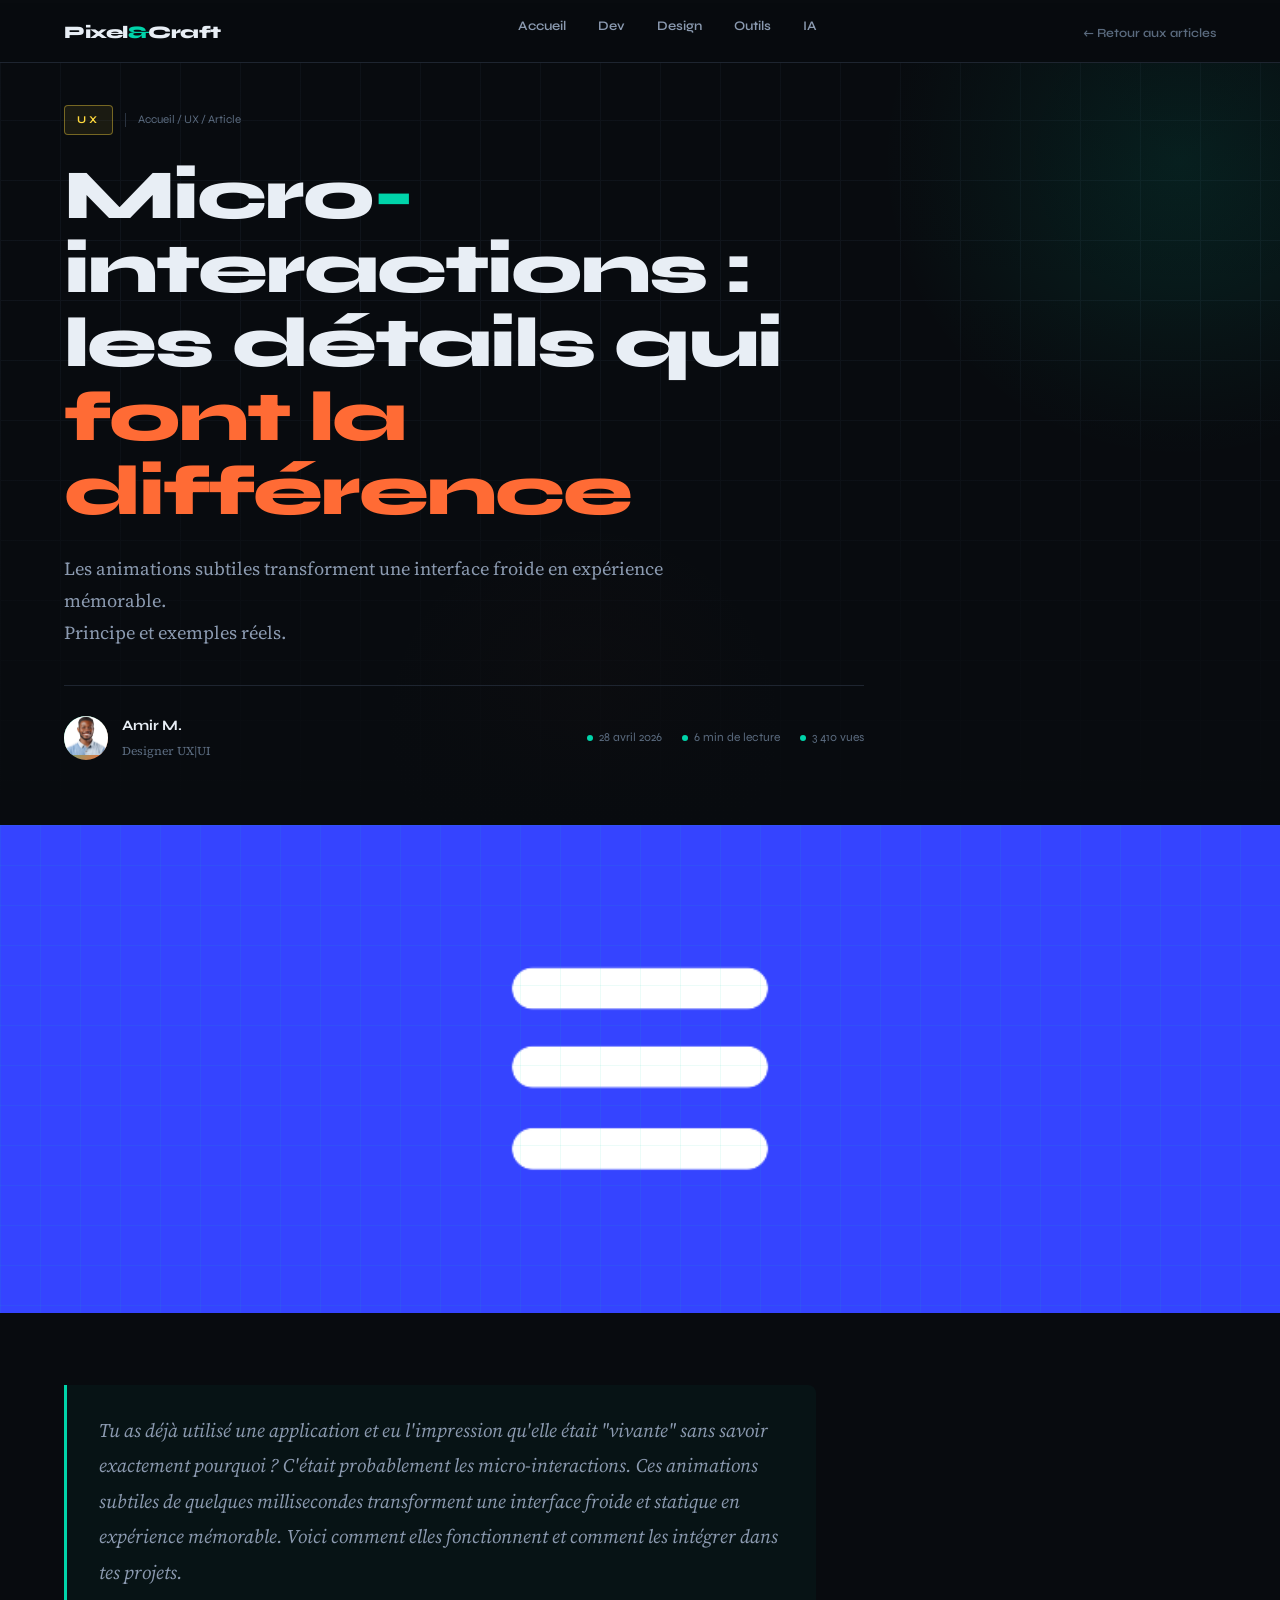
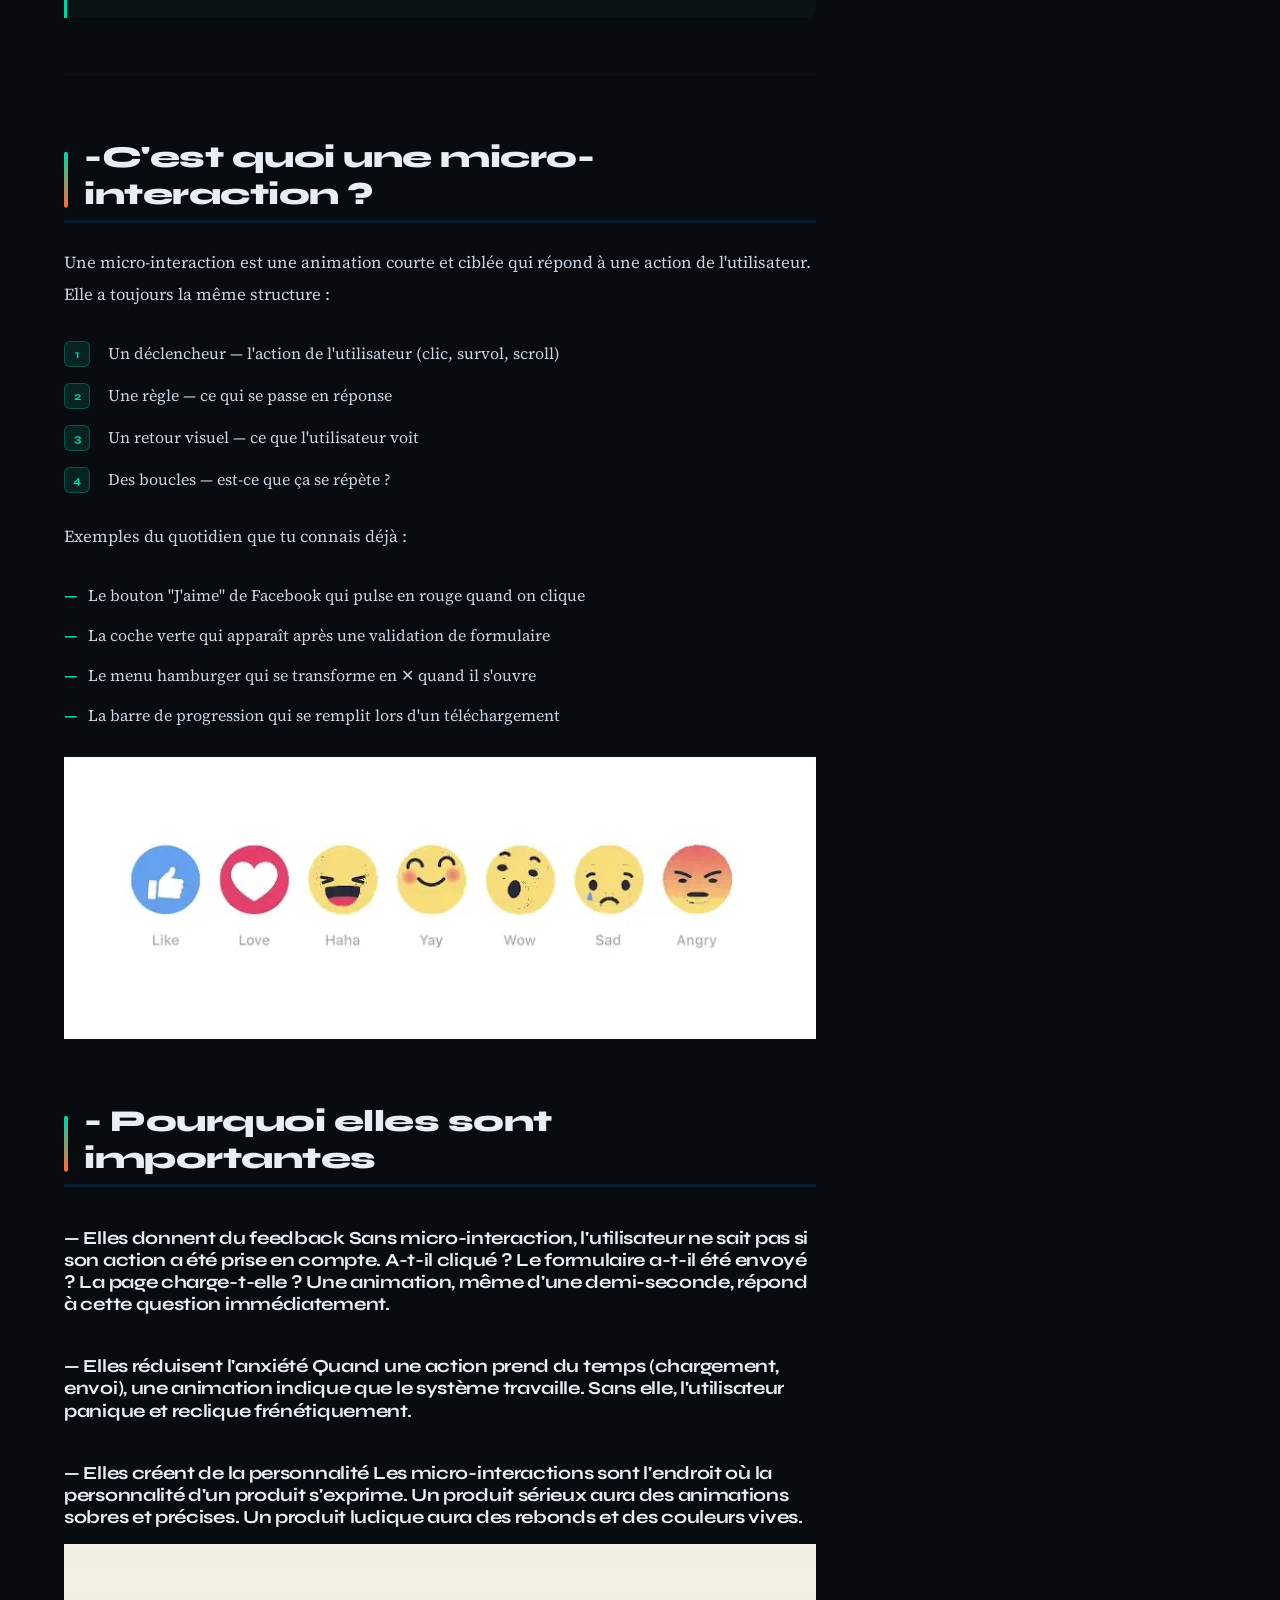
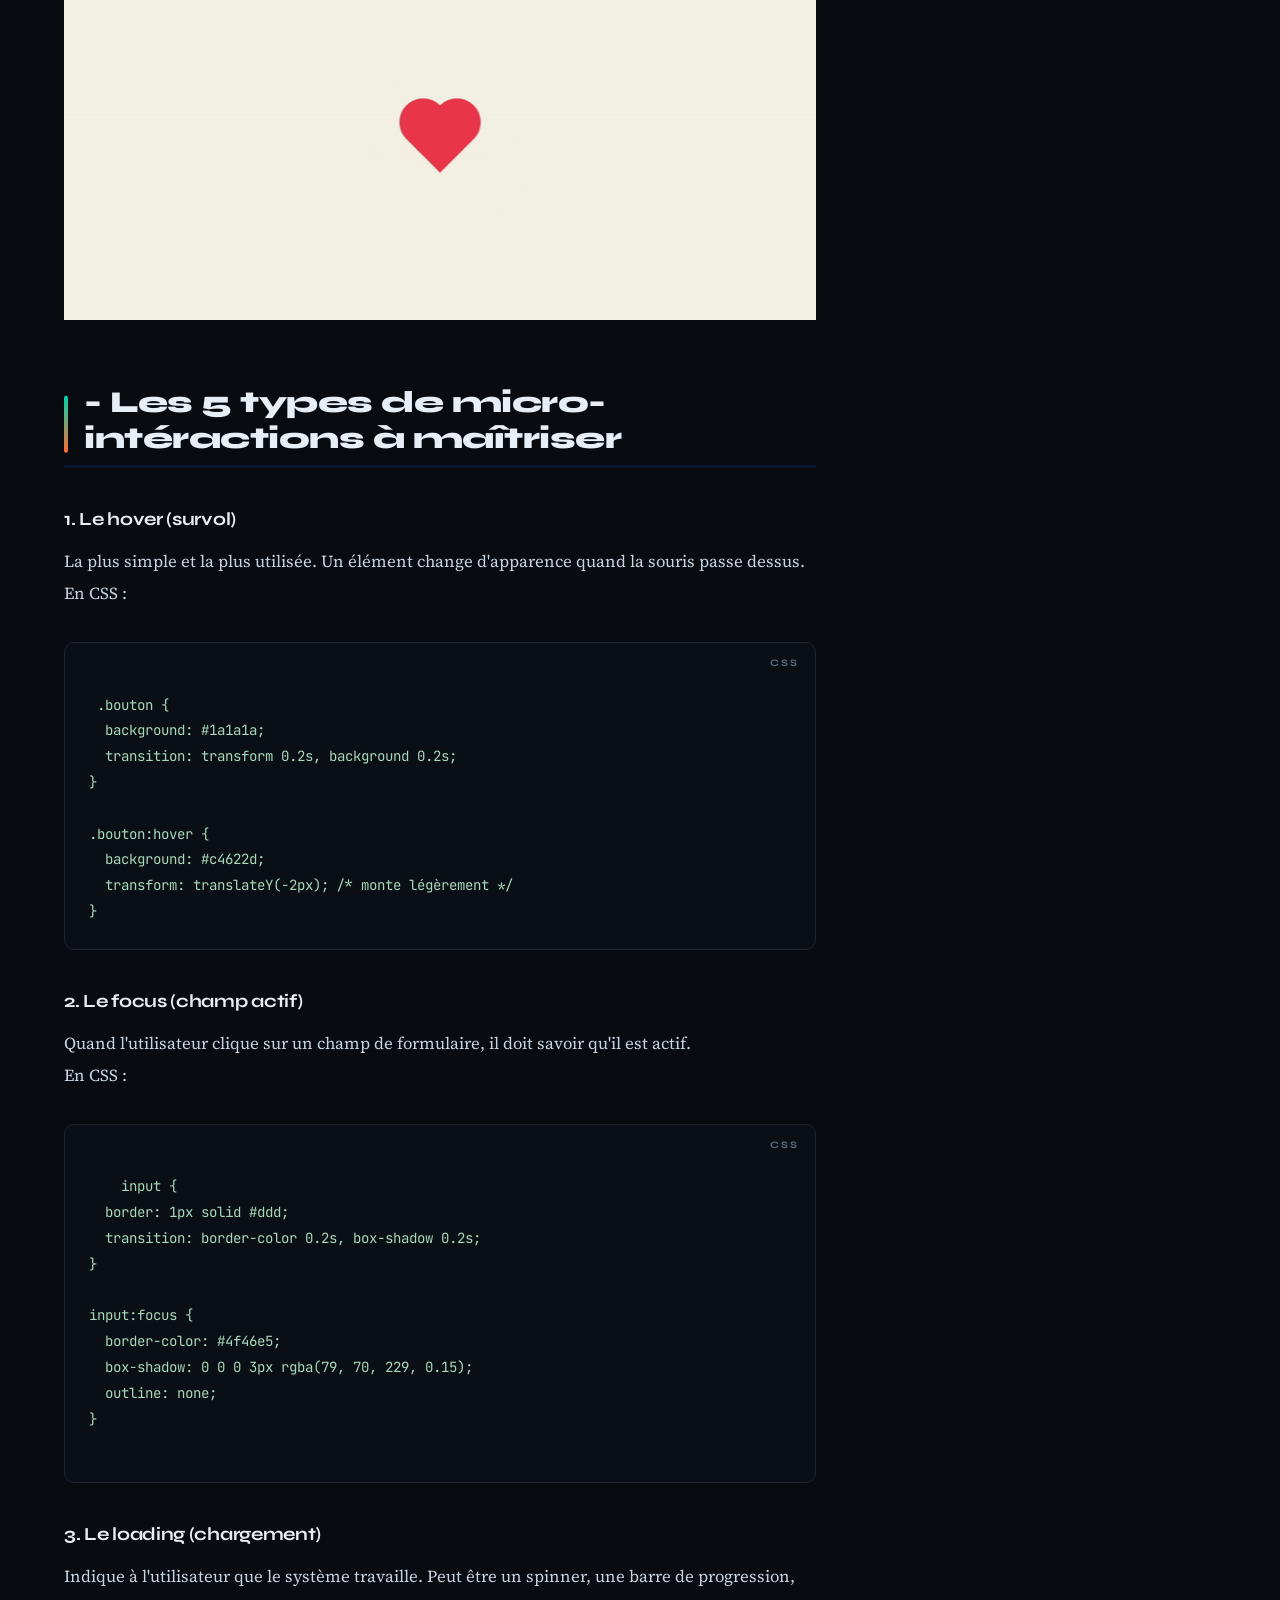
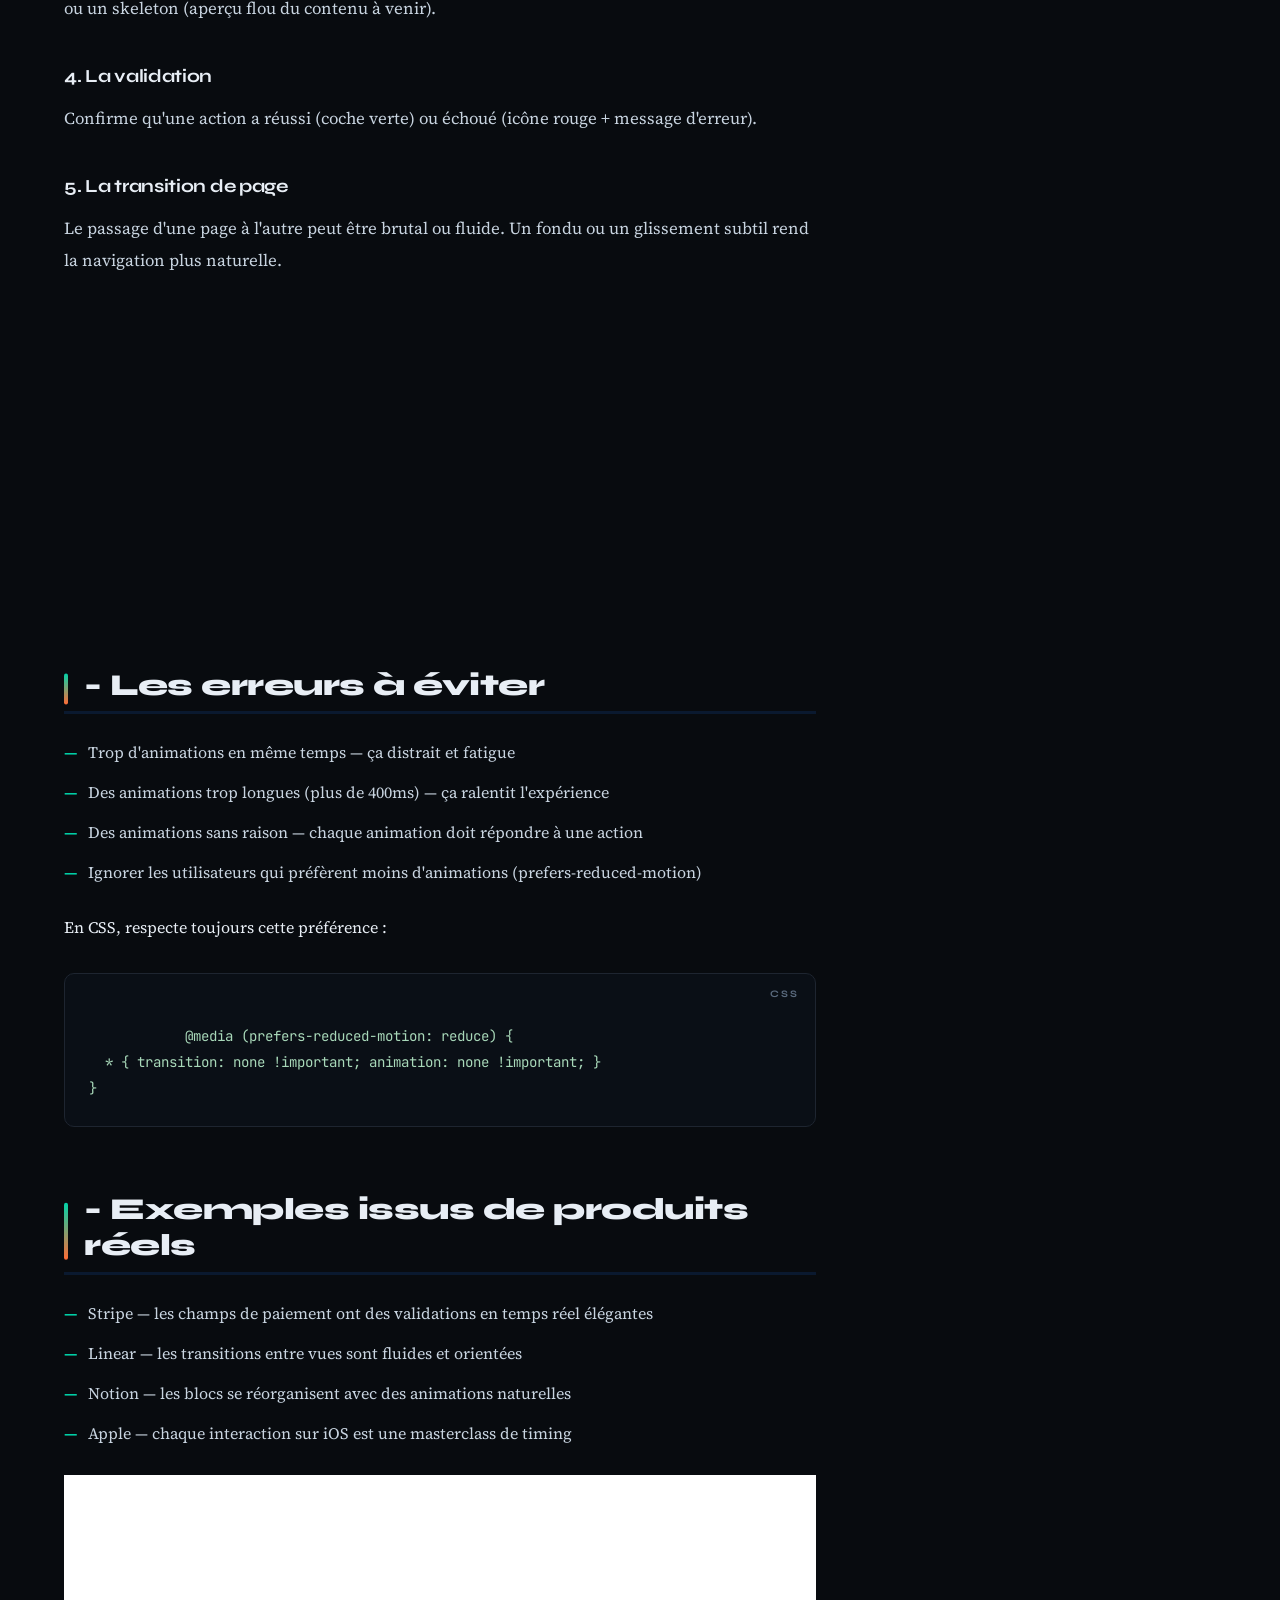
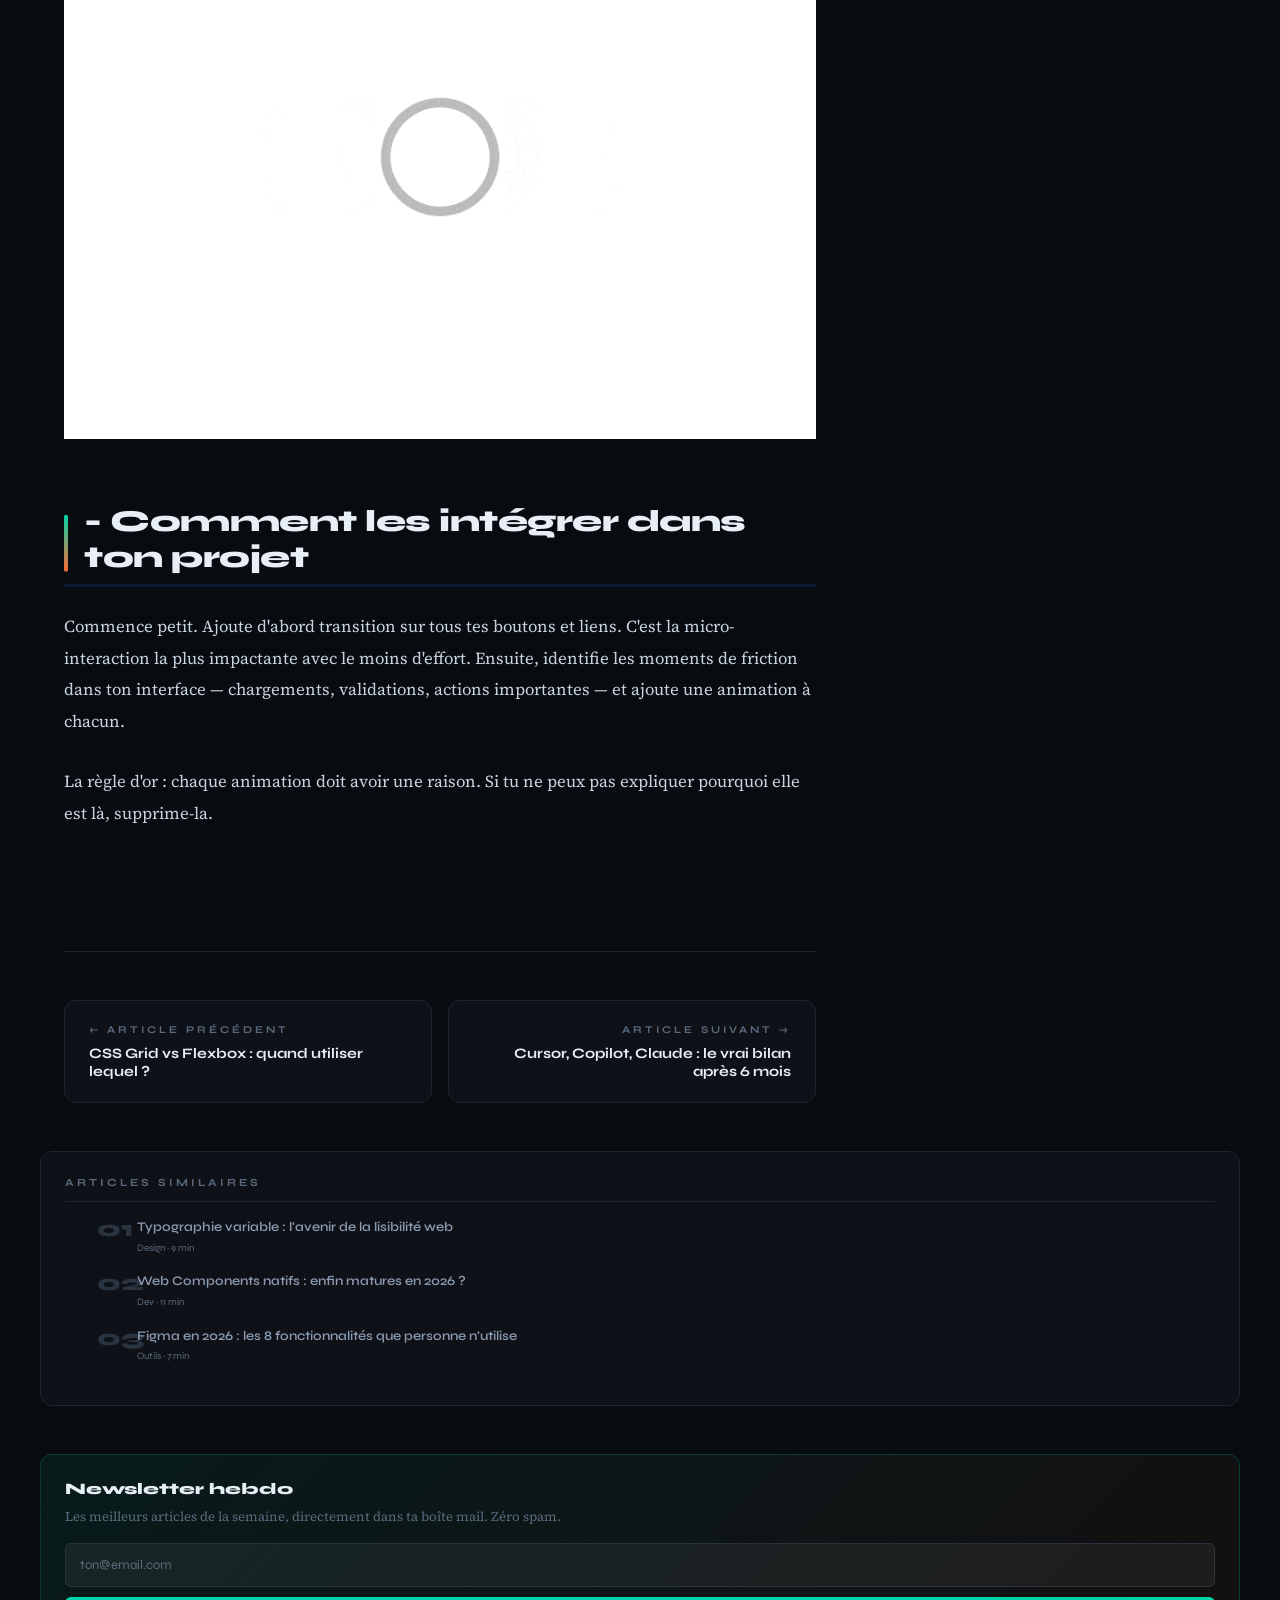
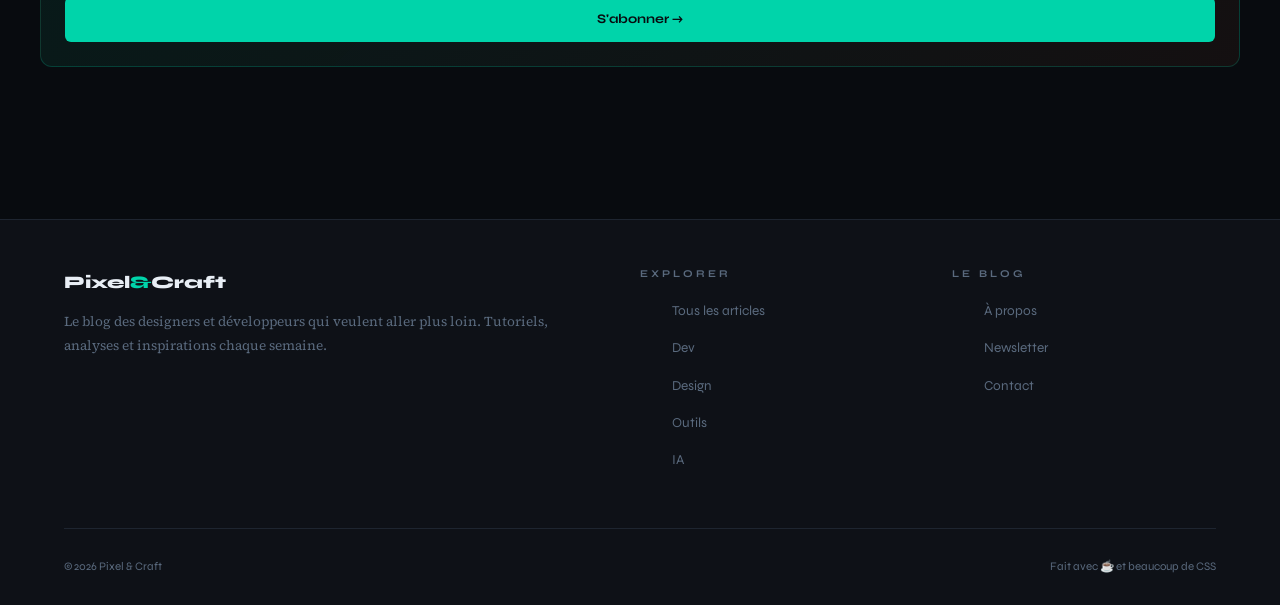
==== commit 7dd6cb7a: "Rename index file and update links" ====
--- a/article1.html
+++ b/article1.html
@@ -1098,17 +1098,17 @@
        NAVBAR
   ═══════════════════════════════════════════ -->
   <nav>
-    <a href="index-v2.html" class="nav-logo">Pixel<span>&</span>Craft</a>
+    <a href="index.html" class="nav-logo">Pixel<span>&</span>Craft</a>
 
     <ul class="nav-links" id="navMenu">
-      <li><a href="index-v2.html">Accueil</a></li>
+      <li><a href="index.html">Accueil</a></li>
       <li><a href="#">Dev</a></li>
       <li><a href="#">Design</a></li>
       <li><a href="#">Outils</a></li>
       <li><a href="#">IA</a></li>
     </ul>
 
-    <a href="index-v2.html" class="nav-back d-none d-lg-flex">← Retour aux articles</a>
+    <a href="index.html" class="nav-back d-none d-lg-flex">← Retour aux articles</a>
 
     <button class="hamburger" id="hamburger" onclick="toggleMenu()">
       <span></span><span></span><span></span>
@@ -1135,7 +1135,7 @@
         <span class="hero-tag tag-ux">UX</span>
         <div class="hero-divider"></div>
         <span class="hero-breadcrumb">
-          <a href="index-v2.html">Accueil</a> / <a href="#">UX</a> / Article
+          <a href="index.html">Accueil</a> / <a href="#">UX</a> / Article
         </span>
       </div>
 
